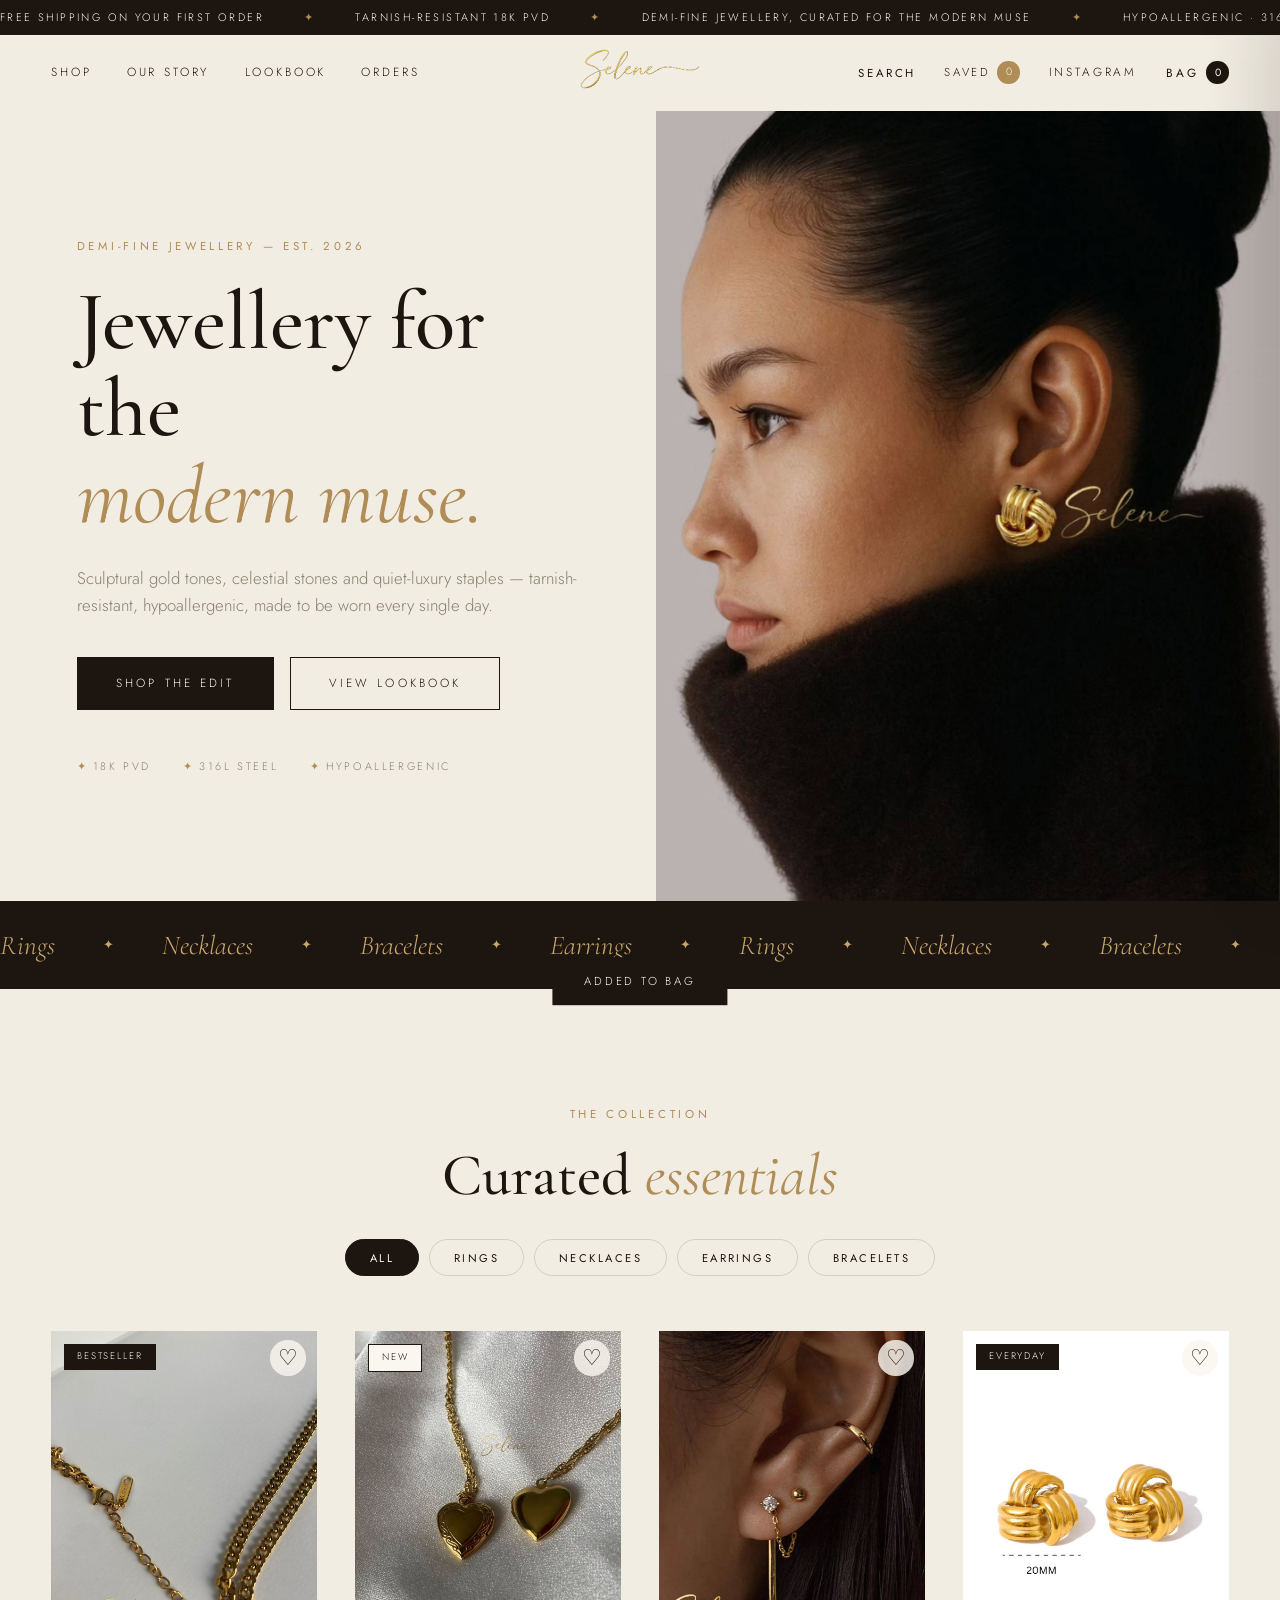
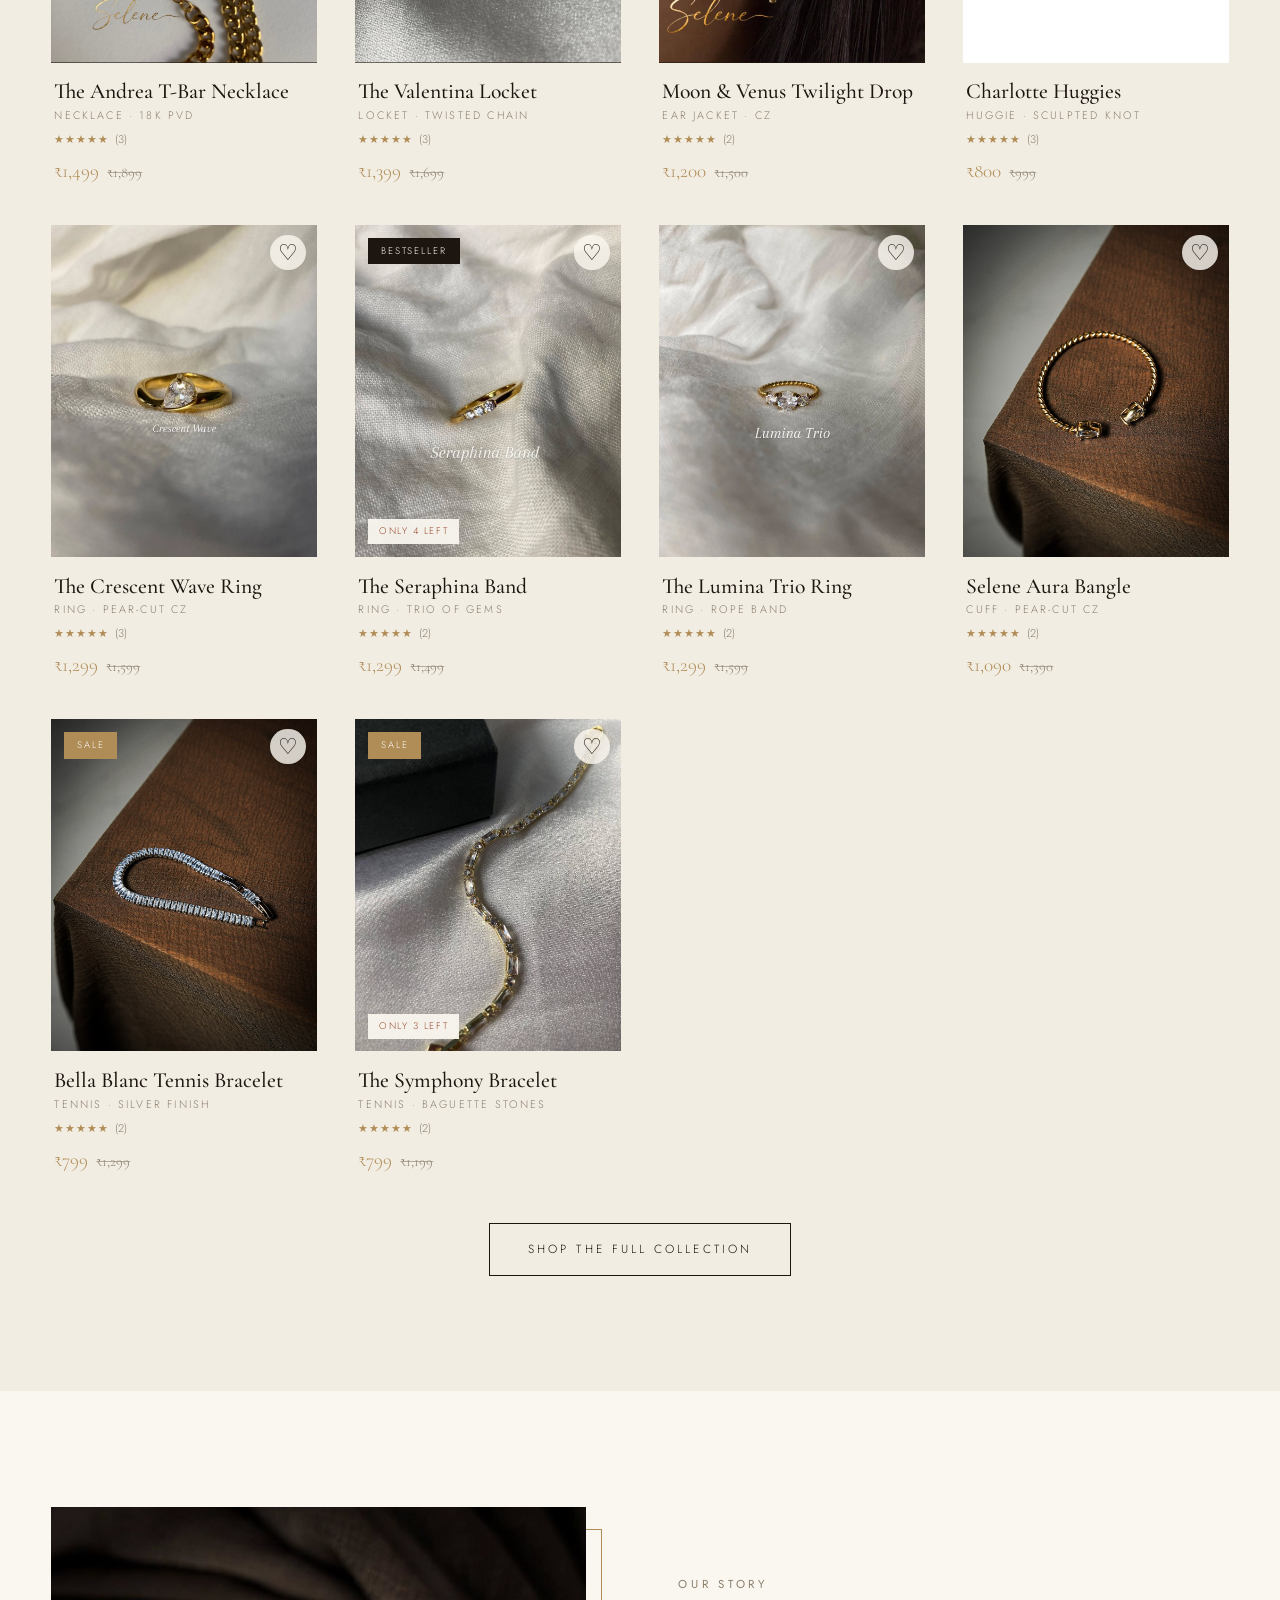
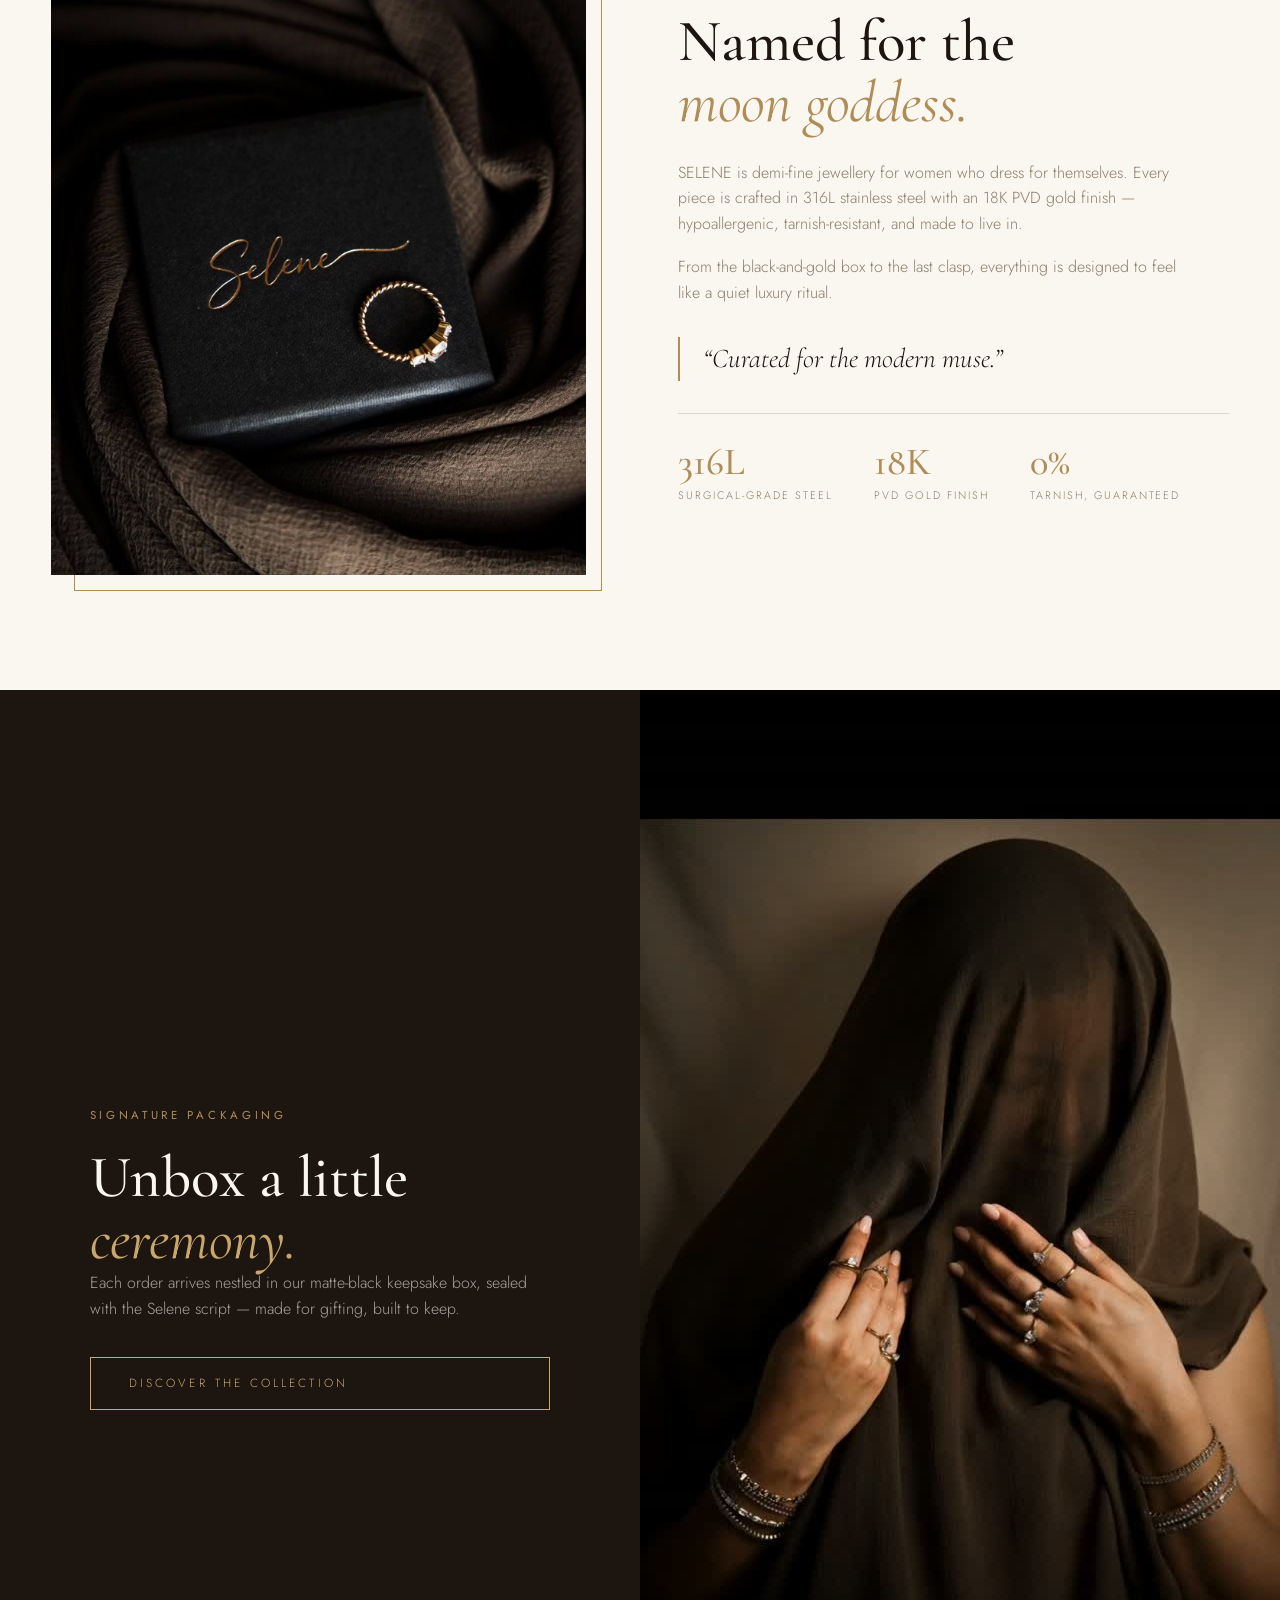
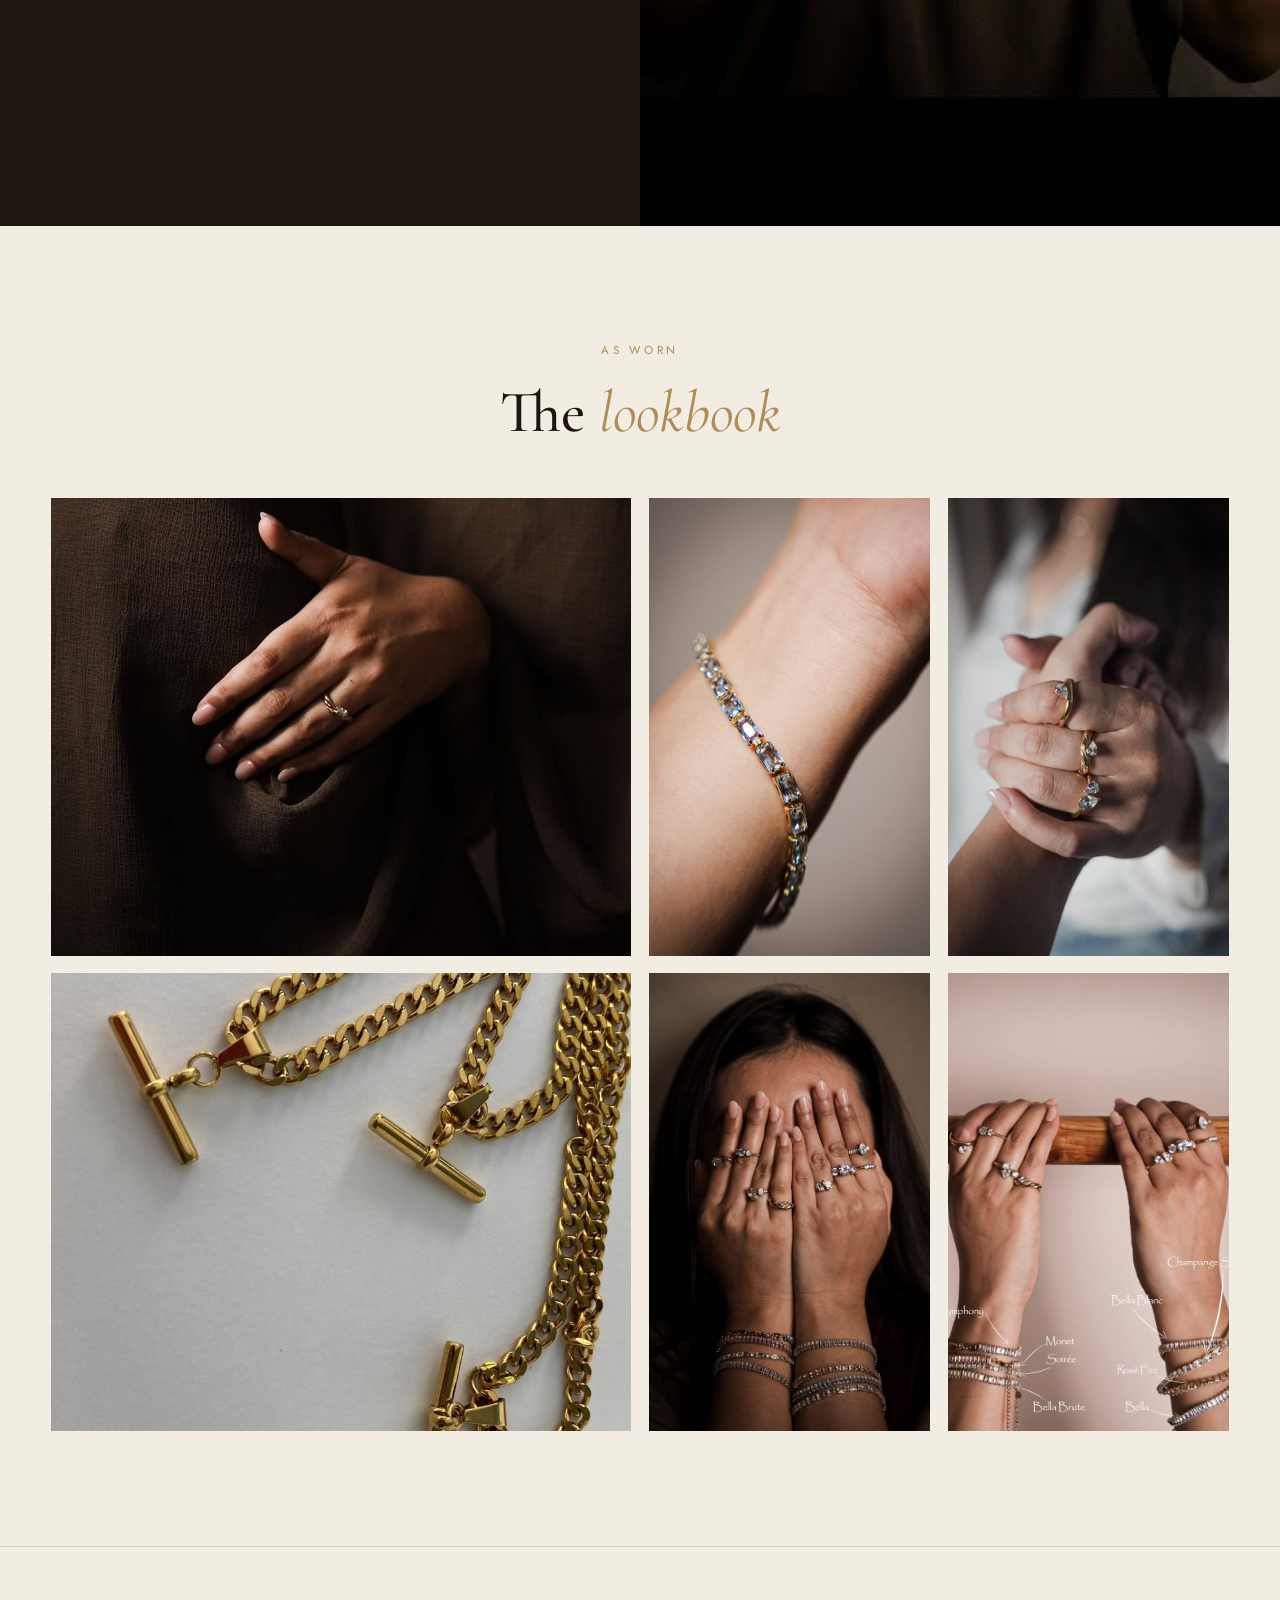
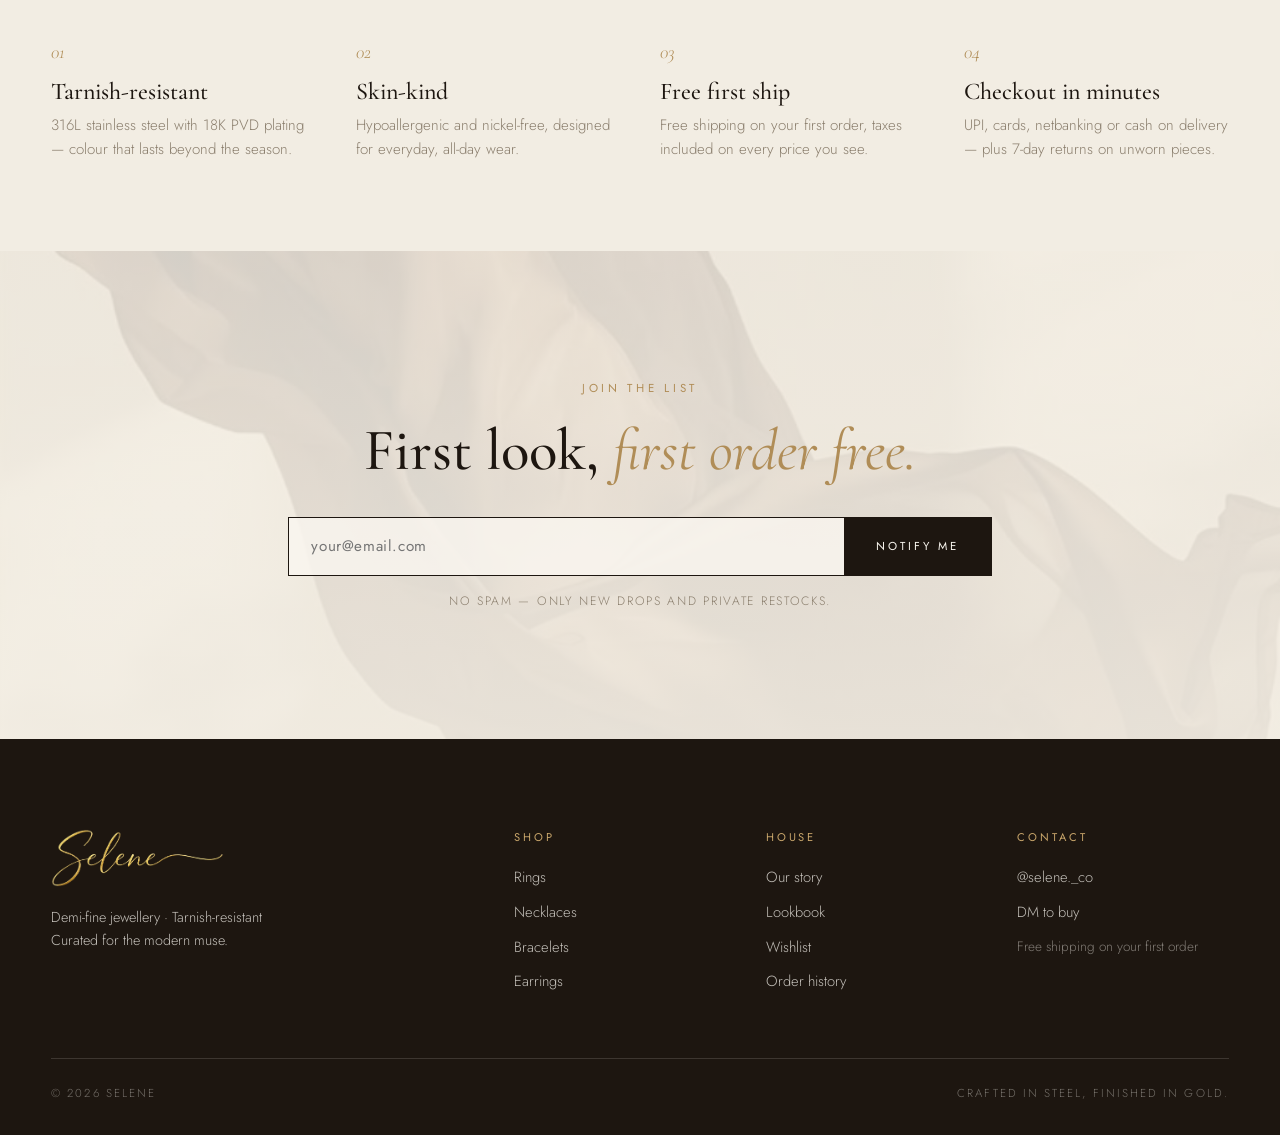
==== index.html @ 2bf0e656 "Initial commit for Selene website" ====
<!DOCTYPE html>
<html lang="en">
<head>
<meta charset="UTF-8">
<meta name="viewport" content="width=device-width, initial-scale=1.0">
<title>SELENE — Demi-Fine Jewellery for the Modern Muse</title>
<meta property="og:type" content="website">
<meta property="og:title" content="SELENE — Demi-Fine Jewellery for the Modern Muse">
<meta property="og:description" content="Demi-fine, tarnish-resistant jewellery curated for the modern muse.">
<meta property="og:image" content="assets/img/brand/selene-card-cream.jpg">
<meta name="description" content="SELENE — demi-fine, tarnish-resistant jewellery curated for the modern muse. 18K PVD, hypoallergenic, free shipping on your first order.">
<link rel="icon" type="image/png" href="assets/img/brand/favicon.png">
<link rel="preconnect" href="https://fonts.googleapis.com">
<link rel="preconnect" href="https://fonts.gstatic.com" crossorigin>
<link href="https://fonts.googleapis.com/css2?family=Cormorant+Garamond:ital,wght@0,400;0,500;0,600;1,400;1,500&family=Jost:wght@200;300;400;500&family=Parisienne&display=swap" rel="stylesheet">
<link rel="stylesheet" href="styles.css">
</head>
<body data-page="home">

<div class="announce">
  <div class="announce-track">
    <span>Free shipping on your first order</span><i>✦</i>
    <span>Tarnish-resistant 18K PVD</span><i>✦</i>
    <span>Demi-fine jewellery, curated for the modern muse</span><i>✦</i>
    <span>Hypoallergenic · 316L stainless steel</span><i>✦</i>
    <span>Free shipping on your first order</span><i>✦</i>
    <span>Tarnish-resistant 18K PVD</span><i>✦</i>
    <span>Demi-fine jewellery, curated for the modern muse</span><i>✦</i>
    <span>Hypoallergenic · 316L stainless steel</span><i>✦</i>
    <span>Free shipping on your first order</span><i>✦</i>
    <span>Tarnish-resistant 18K PVD</span><i>✦</i>
    <span>Demi-fine jewellery, curated for the modern muse</span><i>✦</i>
    <span>Hypoallergenic · 316L stainless steel</span><i>✦</i>
    <span>Free shipping on your first order</span><i>✦</i>
    <span>Tarnish-resistant 18K PVD</span><i>✦</i>
    <span>Demi-fine jewellery, curated for the modern muse</span><i>✦</i>
    <span>Hypoallergenic · 316L stainless steel</span><i>✦</i>
    <span>Free shipping on your first order</span><i>✦</i>
    <span>Tarnish-resistant 18K PVD</span><i>✦</i>
    <span>Demi-fine jewellery, curated for the modern muse</span><i>✦</i>
    <span>Hypoallergenic · 316L stainless steel</span><i>✦</i>
    <span>Free shipping on your first order</span><i>✦</i>
    <span>Tarnish-resistant 18K PVD</span><i>✦</i>
    <span>Demi-fine jewellery, curated for the modern muse</span><i>✦</i>
    <span>Hypoallergenic · 316L stainless steel</span><i>✦</i>
  </div>
</div>

<header class="nav" id="nav">
  <button class="nav-burger" id="burger" aria-label="Menu"><span></span><span></span></button>
  <nav class="nav-links" id="navLinks">
    <img class="nav-drawer-logo" src="assets/img/brand/selene-espresso.png" alt="Selene" width="827" height="276">
    <a href="shop.html">Shop</a>
    <a href="#story">Our Story</a>
    <a href="#lookbook">Lookbook</a>
    <a href="orders.html">Orders</a>
  </nav>
  <a href="#top" class="nav-logo"><img src="assets/img/brand/selene-gold.png" alt="Selene" width="826" height="275"></a>
  <div class="nav-actions">
    <button class="nav-ic" id="searchBtn">Search</button>
    <a href="wishlist.html" class="nav-ic nav-wish">Saved <span class="bag-count" id="wishCount">0</span></a>
    <a href="https://www.instagram.com/selene._co" target="_blank" rel="noopener" class="nav-ig">Instagram</a>
    <button class="nav-bag" id="bagBtn">Bag <span class="bag-count" id="bagCount">0</span></button>
  </div>
</header>

<main id="top">

  <!-- HERO -->
  <section class="hero">
    <div class="hero-copy reveal">
      <p class="eyebrow">Demi-fine jewellery — est. 2026</p>
      <h1>Jewellery for the<br><em>modern muse.</em></h1>
      <p class="hero-sub">Sculptural gold tones, celestial stones and quiet-luxury staples — tarnish-resistant, hypoallergenic, made to be worn every single day.</p>
      <div class="hero-cta">
        <a href="shop.html" class="btn btn-solid">Shop the edit</a>
        <a href="#lookbook" class="btn btn-line">View lookbook</a>
      </div>
      <div class="hero-meta">
        <span>18K PVD</span><span>316L Steel</span><span>Hypoallergenic</span>
      </div>
    </div>
    <div class="hero-visual">
      <img src="assets/img/hero.jpg" alt="Model wearing Selene gold knot earring" fetchpriority="high">
    </div>
  </section>

  <!-- MARQUEE STRIP -->
  <section class="strip">
    <div class="strip-track">
      <span>Rings</span><i>✦</i><span>Necklaces</span><i>✦</i><span>Bracelets</span><i>✦</i><span>Earrings</span><i>✦</i>
      <span>Rings</span><i>✦</i><span>Necklaces</span><i>✦</i><span>Bracelets</span><i>✦</i><span>Earrings</span><i>✦</i>
      <span>Rings</span><i>✦</i><span>Necklaces</span><i>✦</i><span>Bracelets</span><i>✦</i><span>Earrings</span><i>✦</i>
      <span>Rings</span><i>✦</i><span>Necklaces</span><i>✦</i><span>Bracelets</span><i>✦</i><span>Earrings</span><i>✦</i>
      <span>Rings</span><i>✦</i><span>Necklaces</span><i>✦</i><span>Bracelets</span><i>✦</i><span>Earrings</span><i>✦</i>
      <span>Rings</span><i>✦</i><span>Necklaces</span><i>✦</i><span>Bracelets</span><i>✦</i><span>Earrings</span><i>✦</i>
      <span>Rings</span><i>✦</i><span>Necklaces</span><i>✦</i><span>Bracelets</span><i>✦</i><span>Earrings</span><i>✦</i>
      <span>Rings</span><i>✦</i><span>Necklaces</span><i>✦</i><span>Bracelets</span><i>✦</i><span>Earrings</span><i>✦</i>
      <span>Rings</span><i>✦</i><span>Necklaces</span><i>✦</i><span>Bracelets</span><i>✦</i><span>Earrings</span><i>✦</i>
      <span>Rings</span><i>✦</i><span>Necklaces</span><i>✦</i><span>Bracelets</span><i>✦</i><span>Earrings</span><i>✦</i>
      <span>Rings</span><i>✦</i><span>Necklaces</span><i>✦</i><span>Bracelets</span><i>✦</i><span>Earrings</span><i>✦</i>
      <span>Rings</span><i>✦</i><span>Necklaces</span><i>✦</i><span>Bracelets</span><i>✦</i><span>Earrings</span><i>✦</i>
    </div>
  </section>

  <!-- SHOP -->
  <section class="shop" id="shop">
    <div class="section-head reveal">
      <p class="eyebrow">The collection</p>
      <h2>Curated <em>essentials</em></h2>
      <div class="filters" id="filters">
        <button class="filter is-active" data-filter="all">All</button>
        <button class="filter" data-filter="rings">Rings</button>
        <button class="filter" data-filter="necklaces">Necklaces</button>
        <button class="filter" data-filter="earrings">Earrings</button>
        <button class="filter" data-filter="bracelets">Bracelets</button>
      </div>
    </div>

    <div class="grid" id="grid"></div>

    <div class="shop-more reveal"><a class="btn btn-line" href="shop.html">Shop the full collection</a></div>
  </section>

  <!-- STORY -->
  <section class="story" id="story">
    <div class="story-visual reveal">
      <img src="assets/img/packaging.jpg" alt="Selene signature black gift box with gold script logo" loading="lazy">
    </div>
    <div class="story-copy reveal">
      <p class="eyebrow">Our story</p>
      <h2>Named for the<br><em>moon goddess.</em></h2>
      <p>SELENE is demi-fine jewellery for women who dress for themselves. Every piece is crafted in 316L stainless steel with an 18K PVD gold finish — hypoallergenic, tarnish-resistant, and made to live in.</p>
      <p>From the black-and-gold box to the last clasp, everything is designed to feel like a quiet luxury ritual.</p>
      <blockquote>“Curated for the modern muse.”</blockquote>
      <div class="story-facts">
        <div><strong>316L</strong><span>Surgical-grade steel</span></div>
        <div><strong>18K</strong><span>PVD gold finish</span></div>
        <div><strong>0%</strong><span>Tarnish, guaranteed</span></div>
      </div>
    </div>
  </section>

  <!-- DARK SPOTLIGHT -->
  <section class="spotlight">
    <div class="spotlight-copy reveal">
      <p class="eyebrow">Signature packaging</p>
      <h2>Unbox a little<br><em>ceremony.</em></h2>
      <p>Each order arrives nestled in our matte-black keepsake box, sealed with the Selene script — made for gifting, built to keep.</p>
      <a href="shop.html" class="btn btn-gold">Discover the collection</a>
    </div>
    <div class="spotlight-visual reveal">
      <img src="assets/img/editorial-dark.jpg" alt="Editorial — draped fabric and jewellery" loading="lazy">
    </div>
  </section>

  <!-- LOOKBOOK -->
  <section class="lookbook" id="lookbook">
    <div class="section-head reveal">
      <p class="eyebrow">As worn</p>
      <h2>The <em>lookbook</em></h2>
    </div>
    <div class="lb-grid">
      <figure class="lb-a reveal"><img src="assets/img/lb-01.jpg" alt="Hand with rings against brown fabric" loading="lazy"><figcaption>Gold on espresso</figcaption></figure>
      <figure class="lb-b reveal"><img src="assets/img/lb-05.jpg" alt="Wrist wearing tennis bracelet" loading="lazy"><figcaption>Tennis, always</figcaption></figure>
      <figure class="lb-c reveal"><img src="assets/img/lb-03.jpg" alt="Stacked rings on hand" loading="lazy"><figcaption>Stacked &amp; stacked</figcaption></figure>
      <figure class="lb-d reveal"><img src="assets/img/lb-06.jpg" alt="T-Bar necklace chain detail" loading="lazy"><figcaption>The Andrea detail</figcaption></figure>
      <figure class="lb-e reveal"><img src="assets/img/lb-04.jpg" alt="Portrait with statement rings" loading="lazy"><figcaption>Quiet statement</figcaption></figure>
      <figure class="lb-f reveal"><img src="assets/img/lb-07.jpg" alt="Bracelet line-up" loading="lazy"><figcaption>Wrist wardrobe</figcaption></figure>
    </div>
  </section>

  <!-- VALUES -->
  <section class="values">
    <div class="value reveal"><span class="value-n">01</span><h3>Tarnish-resistant</h3><p>316L stainless steel with 18K PVD plating — colour that lasts beyond the season.</p></div>
    <div class="value reveal"><span class="value-n">02</span><h3>Skin-kind</h3><p>Hypoallergenic and nickel-free, designed for everyday, all-day wear.</p></div>
    <div class="value reveal"><span class="value-n">03</span><h3>Free first ship</h3><p>Free shipping on your first order, taxes included on every price you see.</p></div>
    <div class="value reveal"><span class="value-n">04</span><h3>Checkout in minutes</h3><p>UPI, cards, netbanking or cash on delivery — plus 7-day returns on unworn pieces.</p></div>
  </section>

  <!-- CTA -->
  <section class="cta">
    <img class="cta-bg" src="assets/img/fabric.jpg" alt="" aria-hidden="true" loading="lazy">
    <div class="cta-inner reveal">
      <p class="eyebrow">Join the list</p>
      <h2>First look, <em>first order free.</em></h2>
      <form class="cta-form" id="ctaForm">
        <input type="email" placeholder="your@email.com" required aria-label="Email">
        <button type="submit">Notify me</button>
      </form>
      <p class="cta-note" id="ctaNote">No spam — only new drops and private restocks.</p>
    </div>
  </section>

</main>

<footer class="footer">
  <div class="footer-brand">
    <img class="footer-logo" src="assets/img/brand/selene-gold.png" alt="Selene" width="826" height="275">
    <p>Demi-fine jewellery · Tarnish-resistant <br>Curated for the modern muse.</p>
  </div>
  <div class="footer-col">
    <h4>Shop</h4>
    <a href="shop.html?cat=rings">Rings</a><a href="shop.html?cat=necklaces">Necklaces</a><a href="shop.html?cat=bracelets">Bracelets</a><a href="shop.html?cat=earrings">Earrings</a>
  </div>
  <div class="footer-col">
    <h4>House</h4>
    <a href="#story">Our story</a><a href="#lookbook">Lookbook</a><a href="wishlist.html">Wishlist</a><a href="orders.html">Order history</a>
  </div>
  <div class="footer-col">
    <h4>Contact</h4>
    <a href="https://www.instagram.com/selene._co" target="_blank" rel="noopener">@selene._co</a>
    <a href="https://www.instagram.com/selene._co" target="_blank" rel="noopener">DM to buy</a>
    <span>Free shipping on your first order</span>
  </div>
  <div class="footer-base">
    <span>© 2026 SELENE</span>
    <span>Crafted in steel, finished in gold.</span>
  </div>
</footer>

<script src="data.js"></script>
<script src="store.js"></script>
<script src="app.js"></script>
<script src="pages/home.js"></script>
<script>initPage()</script>
</body>
</html>
---- styles.css ----
/* ============ SELENE — quiet-luxury editorial ============ */
:root{
  --bone:#F2EDE3;
  --cream:#FAF7F0;
  --espresso:#1D1610;
  --espresso-2:#2A211A;
  --gold:#B08D57;
  --gold-lt:#C9A66B;
  --taupe:#8B7F6E;
  --line:rgba(29,22,16,.14);
  --serif:'Cormorant Garamond', Georgia, serif;
  --sans:'Jost', 'Helvetica Neue', sans-serif;
  --script:'Parisienne', cursive;
}
*{margin:0;padding:0;box-sizing:border-box}
html{scroll-behavior:smooth}
body{
  background:var(--bone);
  color:var(--espresso);
  font-family:var(--sans);
  font-weight:300;
  font-size:16px;
  line-height:1.6;
  -webkit-font-smoothing:antialiased;
  overflow-x:hidden;
}
img{display:block;max-width:100%}
a{color:inherit;text-decoration:none}
button{font-family:inherit;cursor:pointer;border:none;background:none;color:inherit}
h1,h2,h3{font-family:var(--serif);font-weight:500;line-height:1.05}
h1{font-size:clamp(3rem,6.5vw,5.6rem)}
h2{font-size:clamp(2.4rem,4.6vw,4rem)}
em{font-style:italic;font-weight:400}
.eyebrow{
  font-size:.72rem;letter-spacing:.32em;text-transform:uppercase;
  color:var(--gold);font-weight:400;margin-bottom:1.4rem;
}

/* ---------- announcement marquee ---------- */
.announce{
  background:var(--espresso);color:var(--cream);
  overflow:hidden;padding:.55rem 0;font-size:.68rem;
  letter-spacing:.22em;text-transform:uppercase;white-space:nowrap;
}
.announce-track{display:inline-flex;gap:2.5rem;animation:slide 108s linear infinite;padding-right:2.5rem}
.announce-track i{color:var(--gold);font-style:normal}
@keyframes slide{to{transform:translateX(-50%)}}

/* ---------- nav ---------- */
.nav{
  position:sticky;top:0;z-index:60;
  display:grid;grid-template-columns:1fr auto 1fr;align-items:center;
  padding:1.1rem clamp(1.2rem,4vw,3.4rem);
  background:rgba(242,237,227,.86);backdrop-filter:blur(14px);
  border-bottom:1px solid transparent;
  transition:border-color .35s ease,background .35s ease;
}
.nav.is-scrolled{border-color:var(--line);background:rgba(242,237,227,.95)}
.nav-links{display:flex;gap:2.2rem;justify-self:start}
.nav-drawer-logo{display:none}
.nav-links a{
  font-size:.74rem;letter-spacing:.24em;text-transform:uppercase;
  position:relative;padding:.2rem 0;white-space:nowrap;
}
.nav-links a::after{
  content:"";position:absolute;left:0;bottom:0;height:1px;width:0;
  background:var(--gold);transition:width .35s ease;
}
.nav-links a:hover::after{width:100%}
.nav-logo{
  display:block;line-height:0;
  justify-self:center;transform:translateY(-4px);
}
.nav-logo img{display:block;height:2.5rem;width:auto;transition:opacity .3s}
.nav-logo:hover img{opacity:.82}
.nav-actions{display:flex;gap:1.8rem;align-items:center;justify-self:end}
.nav-ig,.nav-bag{
  font-size:.74rem;letter-spacing:.24em;text-transform:uppercase;
}
.nav-bag{display:flex;gap:.5rem;align-items:center}
.bag-count{
  display:inline-grid;place-items:center;min-width:1.4rem;height:1.4rem;
  background:var(--espresso);color:var(--cream);border-radius:50%;
  font-size:.66rem;letter-spacing:0;transition:transform .3s ease;
}
.bag-count.pop{transform:scale(1.35)}
.nav-burger{display:none;flex-direction:column;gap:5px;justify-self:start;padding:6px}
.nav-burger span{display:block;width:22px;height:1.5px;background:var(--espresso);transition:.3s}

/* ---------- buttons ---------- */
.btn{
  display:inline-block;padding:1rem 2.4rem;
  font-size:.74rem;letter-spacing:.26em;text-transform:uppercase;
  border:1px solid var(--espresso);transition:.35s ease;
}
.btn-solid{background:var(--espresso);color:var(--cream)}
.btn-solid:hover{background:transparent;color:var(--espresso)}
.btn-line:hover{background:var(--espresso);color:var(--cream)}
.btn-gold{border-color:var(--gold-lt);color:var(--gold-lt)}
.btn-gold:hover{background:var(--gold-lt);color:var(--espresso)}

/* ---------- hero ---------- */
.hero{
  display:grid;grid-template-columns:1.05fr 1fr;
  min-height:calc(100vh - 110px);align-items:stretch;
}
.hero-copy{
  display:flex;flex-direction:column;justify-content:center;
  padding:clamp(2.5rem,6vw,6rem);
}
.hero-copy h1{margin-bottom:1.6rem}
.hero-copy h1 em{color:var(--gold)}
.hero-sub{max-width:34rem;color:var(--taupe);font-size:1.05rem;margin-bottom:2.4rem}
.hero-cta{display:flex;gap:1rem;flex-wrap:wrap;margin-bottom:3rem}
.hero-meta{display:flex;gap:2rem;font-size:.68rem;letter-spacing:.24em;text-transform:uppercase;color:var(--taupe)}
.hero-meta span{position:relative;padding-left:1rem}
.hero-meta span::before{content:"✦";position:absolute;left:0;color:var(--gold)}
.hero-visual{position:relative;overflow:hidden;min-height:60vh}
.hero-visual img{width:100%;height:100%;object-fit:cover;object-position:center 20%;
  animation:heroZoom 14s ease-out both}
@keyframes heroZoom{from{transform:scale(1.08)}to{transform:scale(1)}}

/* ---------- category strip ---------- */
.strip{background:var(--espresso);color:var(--gold-lt);overflow:hidden;padding:1.4rem 0;white-space:nowrap}
.strip-track{display:inline-flex;gap:3rem;animation:slide 120s linear infinite;padding-right:3rem;align-items:center}
.strip-track span{font-family:var(--serif);font-size:1.7rem;font-style:italic}
.strip-track i{font-style:normal;font-size:.8rem}

/* ---------- shop ---------- */
.shop{padding:clamp(4rem,9vw,8rem) clamp(1.2rem,4vw,3.4rem)}
.section-head{text-align:center;margin-bottom:3.4rem}
.section-head h2 em{color:var(--gold)}
.filters{display:flex;gap:.6rem;justify-content:center;flex-wrap:wrap;margin-top:2rem}
.filter{
  padding:.6rem 1.5rem;border:1px solid var(--line);
  font-size:.7rem;letter-spacing:.22em;text-transform:uppercase;
  transition:.3s;border-radius:999px;
}
.filter:hover{border-color:var(--gold);color:var(--gold)}
.filter.is-active{background:var(--espresso);border-color:var(--espresso);color:var(--cream)}
.grid{
  display:grid;grid-template-columns:repeat(auto-fill,minmax(250px,1fr));
  gap:clamp(1.4rem,3vw,2.6rem);
}
.card{transition:opacity .45s ease,transform .45s ease}
.card.is-hidden{display:none}
.card-media{position:relative;overflow:hidden;background:var(--cream);aspect-ratio:4/5}
.card-media img{width:100%;height:100%;object-fit:cover;transition:transform .8s cubic-bezier(.2,.6,.2,1)}
.card:hover .card-media img{transform:scale(1.06)}
.card-add{
  position:absolute;left:0;right:0;bottom:0;
  background:rgba(29,22,16,.92);color:var(--cream);
  padding:.95rem;font-size:.7rem;letter-spacing:.26em;text-transform:uppercase;
  transform:translateY(100%);transition:transform .4s ease;
}
.card:hover .card-add{transform:translateY(0)}
.card-info{padding:1.1rem .2rem 0;display:grid;gap:.25rem}
.card-info h3{font-size:1.35rem;font-weight:500}
.card-cat{font-size:.68rem;letter-spacing:.2em;text-transform:uppercase;color:var(--taupe)}
.price{font-family:var(--serif);font-size:1.2rem;color:var(--gold);margin-top:.2rem}

/* ---------- story ---------- */
.story{
  display:grid;grid-template-columns:1fr 1fr;gap:clamp(2rem,6vw,6rem);
  align-items:center;padding:clamp(4rem,9vw,8rem) clamp(1.2rem,4vw,3.4rem);
  background:var(--cream);
}
.story-visual{position:relative;z-index:0;width:calc(100% - 1rem)}
.story-visual img{width:100%;aspect-ratio:4/5;object-fit:cover}
.story-visual::after{
  content:"";position:absolute;inset:1.4rem -1rem -1rem 1.4rem;
  border:1px solid var(--gold);z-index:-1;
}
.story-copy h2{margin-bottom:1.6rem}
.story-copy h2 em{color:var(--gold)}
.story-copy p{color:var(--taupe);margin-bottom:1.1rem;max-width:32rem}
.story-copy blockquote{
  font-family:var(--serif);font-style:italic;font-size:1.7rem;
  color:var(--espresso);border-left:2px solid var(--gold);
  padding-left:1.4rem;margin:2rem 0;
}
.story-facts{display:flex;gap:2.6rem;flex-wrap:wrap;border-top:1px solid var(--line);padding-top:1.8rem}
.story-facts strong{display:block;font-family:var(--serif);font-size:2.4rem;color:var(--gold);font-weight:500;line-height:1}
.story-facts span{font-size:.68rem;letter-spacing:.18em;text-transform:uppercase;color:var(--taupe)}

/* ---------- dark spotlight ---------- */
.spotlight{
  display:grid;grid-template-columns:1fr 1fr;align-items:stretch;
  background:var(--espresso);color:var(--cream);
}
.spotlight-copy{
  display:flex;flex-direction:column;justify-content:center;
  padding:clamp(3rem,7vw,7rem);
}
.spotlight-copy h2 em{color:var(--gold-lt)}
.spotlight-copy p:not(.eyebrow){color:rgba(250,247,240,.62);max-width:28rem;margin-bottom:2.2rem}
.spotlight-visual{min-height:56vh;overflow:hidden}
.spotlight-visual img{width:100%;height:100%;object-fit:cover}

/* ---------- lookbook ---------- */
.lookbook{padding:clamp(4rem,9vw,8rem) clamp(1.2rem,4vw,3.4rem)}
.lookbook h2 em{color:var(--gold)}
.lb-grid{
  display:grid;grid-template-columns:repeat(4,1fr);
  grid-auto-rows:220px;gap:1.1rem;
}
.lb-grid figure{position:relative;overflow:hidden;background:var(--cream)}
.lb-grid img{width:100%;height:100%;object-fit:cover;transition:transform .9s cubic-bezier(.2,.6,.2,1)}
.lb-grid figure:hover img{transform:scale(1.07)}
.lb-grid figcaption{
  position:absolute;left:0;bottom:0;right:0;
  padding:1.6rem 1.1rem .9rem;color:var(--cream);
  font-family:var(--serif);font-style:italic;font-size:1.15rem;
  background:linear-gradient(transparent,rgba(29,22,16,.72));
  opacity:0;transform:translateY(8px);transition:.4s ease;
}
.lb-grid figure:hover figcaption{opacity:1;transform:none}
.lb-a{grid-column:1/3;grid-row:1/3}
.lb-b{grid-column:3/4;grid-row:1/3}
.lb-c{grid-column:4/5;grid-row:1/3}
.lb-d{grid-column:1/3;grid-row:3/5}
.lb-e{grid-column:3/4;grid-row:3/5}
.lb-f{grid-column:4/5;grid-row:3/5}

/* ---------- values ---------- */
.values{
  display:grid;grid-template-columns:repeat(4,1fr);
  gap:2.5rem;padding:clamp(3.5rem,7vw,6.5rem) clamp(1.2rem,4vw,3.4rem);
  border-top:1px solid var(--line);
}
.value-n{font-family:var(--serif);font-style:italic;color:var(--gold);font-size:1.2rem}
.value h3{font-size:1.5rem;margin:.7rem 0 .6rem}
.value p{color:var(--taupe);font-size:.94rem;max-width:20rem}

/* ---------- cta ---------- */
.cta{position:relative;overflow:hidden;padding:clamp(5rem,10vw,9rem) clamp(1.2rem,4vw,3.4rem);text-align:center}
.cta-bg{position:absolute;inset:0;width:100%;height:100%;object-fit:cover;opacity:.28}
.cta::after{content:"";position:absolute;inset:0;background:linear-gradient(rgba(242,237,227,.55),rgba(242,237,227,.8))}
.cta-inner{position:relative;z-index:2;max-width:44rem;margin:0 auto}
.cta h2 em{color:var(--gold)}
.cta-form{display:flex;margin-top:2.2rem;border:1px solid var(--espresso);background:rgba(250,247,240,.8)}
.cta-form input{
  flex:1;padding:1.1rem 1.4rem;border:none;background:transparent;
  font-family:var(--sans);font-size:.95rem;letter-spacing:.04em;outline:none;
}
.cta-form button{
  padding:1.1rem 2rem;background:var(--espresso);color:var(--cream);
  font-size:.72rem;letter-spacing:.26em;text-transform:uppercase;transition:.3s;
}
.cta-form button:hover{background:var(--gold)}
.cta-note{margin-top:1rem;font-size:.76rem;letter-spacing:.14em;text-transform:uppercase;color:var(--taupe)}

/* ---------- footer ---------- */
.footer{
  background:var(--espresso);color:rgba(250,247,240,.75);
  display:grid;grid-template-columns:2fr 1fr 1fr 1fr;
  gap:2.5rem;padding:clamp(3.5rem,7vw,6rem) clamp(1.2rem,4vw,3.4rem) 2rem;
}
.footer-logo{display:block;height:3.6rem;width:auto;margin-bottom:1.2rem}
.footer-brand p{font-size:.9rem;max-width:22rem}
.footer-col{display:flex;flex-direction:column;gap:.7rem}
.footer-col h4{
  font-family:var(--sans);font-size:.7rem;letter-spacing:.26em;
  text-transform:uppercase;color:var(--gold-lt);font-weight:400;margin-bottom:.5rem;
}
.footer-col a{font-size:.92rem;transition:color .3s}
.footer-col a:hover{color:var(--gold-lt)}
.footer-col span{font-size:.85rem;color:rgba(250,247,240,.45)}
.footer-base{
  grid-column:1/-1;display:flex;justify-content:space-between;flex-wrap:wrap;gap:1rem;
  border-top:1px solid rgba(250,247,240,.14);padding-top:1.6rem;margin-top:1.5rem;
  font-size:.72rem;letter-spacing:.18em;text-transform:uppercase;color:rgba(250,247,240,.4);
}

/* ---------- toast ---------- */
.toast{
  position:fixed;left:50%;bottom:2.4rem;transform:translate(-50%,calc(100% + 6rem));
  background:var(--espresso);color:var(--cream);
  padding:.9rem 2rem;font-size:.72rem;letter-spacing:.24em;text-transform:uppercase;
  z-index:90;transition:transform .45s cubic-bezier(.2,.8,.2,1);
}
.toast.show{transform:translate(-50%,0)}

/* ---------- reveal ---------- */
.reveal{opacity:0;transform:translateY(34px);transition:opacity .9s ease,transform .9s cubic-bezier(.2,.65,.2,1)}
.reveal.in{opacity:1;transform:none}

/* ---------- responsive ---------- */
@media(max-width:1240px){
  .nav-links{gap:1.4rem}
  .nav-actions{gap:1.1rem}
  .nav-logo img{height:2.2rem}
}
@media(max-width:1000px){
  .hero{grid-template-columns:1fr}
  .hero-visual{min-height:52vh;order:-1}
  .story,.spotlight{grid-template-columns:1fr}
  .values{grid-template-columns:repeat(2,1fr)}
  .footer{grid-template-columns:1fr 1fr}
  .lb-grid{grid-template-columns:repeat(2,1fr);grid-auto-rows:200px}
  .lb-grid figure{grid-column:auto;grid-row:auto}
  .lb-a{grid-column:1/3;grid-row:span 2}
  .lb-b,.lb-c{grid-row:span 2}
  .lb-d{grid-column:1/3}
}
@media(max-width:640px){
  .nav{grid-template-columns:auto 1fr auto;backdrop-filter:none;-webkit-backdrop-filter:none;background:var(--bone)}
  .nav-links{
    position:fixed;inset:0 0 0 auto;width:min(78vw,320px);
    background:var(--cream);flex-direction:column;justify-content:center;
    padding:3rem;gap:1.6rem;transform:translateX(100%);transition:transform .45s ease;
    border-left:1px solid var(--line);z-index:70;
  }
  .nav-links.open{transform:none}
  .nav-links a{font-size:1rem}
  .nav-drawer-logo{display:block;width:min(230px,74%);height:auto;margin-bottom:.6rem}
  .nav-burger{display:flex;z-index:80}
  .nav-logo img{height:1.9rem}
  .nav-ig{display:none}
  .values{grid-template-columns:1fr}
  .footer{grid-template-columns:1fr}
  .footer-logo{height:2.6rem}
  .hero-meta{gap:1.1rem;flex-wrap:wrap}
  .cta-form{flex-direction:column}
}
@media(prefers-reduced-motion:reduce){
  *{animation-duration:.01ms!important;transition-duration:.01ms!important}
  .reveal{opacity:1;transform:none}
}


/* ============ storefront: chrome ============ */
body.lock{overflow:hidden}
.nav-ic{
  font-size:.72rem;letter-spacing:.22em;text-transform:uppercase;
  display:flex;align-items:center;gap:.45rem;transition:color .3s;
}
.nav-ic:hover{color:var(--gold)}
.nav-wish .bag-count{background:var(--gold)}
.scrim{
  position:fixed;inset:0;background:rgba(29,22,16,.55);backdrop-filter:blur(3px);
  opacity:0;visibility:hidden;transition:.4s ease;z-index:75;
}
.scrim.on{opacity:1;visibility:visible}
.x{font-size:1.6rem;line-height:1;color:var(--espresso);transition:color .3s}
.x:hover{color:var(--gold)}

.drawer{
  position:fixed;top:0;right:0;bottom:0;width:min(430px,92vw);
  background:var(--cream);z-index:80;display:flex;flex-direction:column;
  transform:translateX(100%);transition:transform .5s cubic-bezier(.3,.8,.25,1);
  box-shadow:-20px 0 60px rgba(29,22,16,.14);
}
.drawer.open{transform:none}
.drawer-head{
  display:flex;align-items:center;justify-content:space-between;
  padding:1.6rem 1.6rem 1.2rem;border-bottom:1px solid var(--line);
}
.drawer-head h3{font-size:1.6rem}
.drawer-head span{font-family:var(--sans);font-size:.72rem;letter-spacing:.2em;color:var(--taupe)}
.drawer-body{flex:1;overflow-y:auto;padding:1.2rem 1.6rem}
.drawer-foot{border-top:1px solid var(--line);padding:1.3rem 1.6rem 1.6rem;background:var(--bone)}
.d-line{display:grid;grid-template-columns:74px 1fr auto;gap:1rem;padding:1rem 0;border-bottom:1px solid var(--line)}
.d-line img{width:74px;height:92px;object-fit:cover}
.d-info{display:flex;flex-direction:column;gap:.3rem;align-items:flex-start}
.d-info strong{font-family:var(--serif);font-size:1.05rem;font-weight:500;line-height:1.2}
.d-info .qty{margin-top:.35rem}
.d-size{font-size:.68rem;letter-spacing:.16em;text-transform:uppercase;color:var(--taupe)}
.d-right{display:flex;flex-direction:column;align-items:flex-end;justify-content:space-between}
.d-line-price{font-family:var(--serif);color:var(--gold);font-size:1.05rem}
.d-rm{font-size:1.1rem;color:var(--taupe);line-height:1}
.d-rm:hover{color:var(--gold)}
.d-sum{display:flex;justify-content:space-between;align-items:baseline;font-size:.78rem;letter-spacing:.16em;text-transform:uppercase}
.d-sum strong{font-family:var(--serif);font-size:1.5rem;letter-spacing:0;color:var(--gold)}
.d-note{font-size:.7rem;letter-spacing:.14em;text-transform:uppercase;color:var(--taupe);margin:.5rem 0 1rem}
.d-actions{display:grid;grid-template-columns:1fr 1fr;gap:.7rem}
.d-actions .btn{padding:.9rem 1rem;text-align:center;font-size:.68rem}

.qty{display:inline-flex;align-items:center;border:1px solid var(--line);background:var(--cream)}
.qty button{width:2rem;height:2rem;font-size:1rem;color:var(--espresso);transition:.25s}
.qty button:hover{background:var(--espresso);color:var(--cream)}
.qty span{min-width:1.9rem;text-align:center;font-size:.85rem}
.qty.big button{width:2.6rem;height:3rem}
.qty.big span{min-width:2.4rem;font-size:.95rem}

.search-panel{
  position:fixed;inset:0;z-index:85;background:rgba(242,237,227,.97);backdrop-filter:blur(16px);
  opacity:0;visibility:hidden;transition:.35s ease;overflow-y:auto;padding:clamp(1.5rem,6vh,4rem) clamp(1.2rem,5vw,4rem);
}
.search-panel.open{opacity:1;visibility:visible}
.search-inner{max-width:1100px;margin:0 auto}
.search-bar{display:flex;align-items:center;gap:1rem;border-bottom:1px solid var(--espresso);padding-bottom:.8rem}
.search-bar input{
  flex:1;border:none;background:transparent;outline:none;
  font-family:var(--serif);font-size:clamp(1.6rem,4vw,2.6rem);color:var(--espresso);
}
.search-bar input::placeholder{color:rgba(29,22,16,.3)}
.search-sugs{display:flex;flex-wrap:wrap;gap:.6rem;align-items:center;margin-top:1.4rem}
.sug-label{font-size:.68rem;letter-spacing:.24em;text-transform:uppercase;color:var(--taupe);margin-right:.4rem}
.sug{padding:.5rem 1.1rem;border:1px solid var(--line);border-radius:999px;font-size:.72rem;letter-spacing:.14em;text-transform:uppercase;transition:.3s}
.sug:hover{border-color:var(--gold);color:var(--gold)}
.search-results{margin-top:2.4rem}
.search-empty{color:var(--taupe);font-size:1rem;grid-column:1/-1}

.empty{
  display:flex;flex-direction:column;align-items:center;text-align:center;gap:.9rem;
  padding:3rem 1rem;color:var(--taupe);
}
.empty.tall{padding:5rem 1rem}
.empty-mark{font-size:2rem;color:var(--gold);line-height:1}
.empty h3{font-family:var(--serif);font-size:1.9rem;color:var(--espresso);font-weight:500}
.empty p{font-size:.95rem}
.empty .btn{margin-top:.6rem}

/* ============ cards ============ */
.card-media{position:relative}
.card-link{display:block;width:100%;height:100%}
.badge{
  position:absolute;top:.8rem;left:.8rem;z-index:3;
  background:var(--espresso);color:var(--cream);
  padding:.35rem .8rem;font-size:.6rem;letter-spacing:.2em;text-transform:uppercase;
}
.badge.is-sale{background:var(--gold)}
.badge.is-new{background:var(--cream);color:var(--espresso);border:1px solid var(--espresso)}
.wish{
  position:absolute;top:.6rem;right:.7rem;z-index:3;
  font-size:1.35rem;line-height:1;color:var(--espresso);
  width:2.2rem;height:2.2rem;display:grid;place-items:center;
  background:rgba(250,247,240,.82);border-radius:50%;transition:.3s;
}
.wish:hover{transform:scale(1.1)}
.wish.is-on{color:#B3453F}
.low-stock{
  position:absolute;left:.8rem;bottom:.8rem;z-index:2;
  background:rgba(250,247,240,.94);color:#9A4B2E;
  padding:.3rem .7rem;font-size:.6rem;letter-spacing:.16em;text-transform:uppercase;
}
.card-rate{display:flex;align-items:center;gap:.4rem;margin-top:.15rem}
.card-rate span{font-size:.7rem;color:var(--taupe)}
.stars{display:inline-flex;gap:1px;font-size:.72rem;letter-spacing:0}
.stars i{color:rgba(29,22,16,.22);font-style:normal}
.stars i.on{color:var(--gold)}
.price s{color:var(--taupe);font-size:.9rem;margin-left:.5rem;text-decoration-color:rgba(139,127,110,.6)}
.card-sm .card-info h3{font-size:1.1rem}
.card-sm .card-media{aspect-ratio:1/1}

.link-btn{
  font-size:.7rem;letter-spacing:.18em;text-transform:uppercase;
  border-bottom:1px solid var(--line);padding-bottom:2px;transition:.3s;color:var(--taupe);
}
.link-btn:hover{color:var(--gold);border-color:var(--gold)}
.btn.full{display:block;width:100%;text-align:center}
.muted{color:var(--taupe)}

/* ============ page heads / shop tools ============ */
.page-head{text-align:center;padding:clamp(3rem,7vw,6rem) clamp(1.2rem,4vw,3.4rem) 1.5rem}
.page-head h1 em{color:var(--gold)}
.page-sub{max-width:42rem;margin:1.2rem auto 0;color:var(--taupe)}
.shop-more{display:flex;justify-content:center;margin-top:3rem}
.shop-page{padding:1rem clamp(1.2rem,4vw,3.4rem) clamp(4rem,8vw,7rem)}
.shop-tools{margin-bottom:2.6rem;border-bottom:1px solid var(--line);padding-bottom:1.6rem}
.tool-row{display:flex;gap:1.4rem;align-items:center;justify-content:space-between;flex-wrap:wrap;margin-bottom:1.3rem}
.tool-search{flex:1;min-width:220px}
.tool-search input{
  width:100%;padding:.85rem 1.1rem;background:var(--cream);
  border:1px solid var(--line);font-family:var(--sans);font-size:.9rem;outline:none;transition:.3s;
}
.tool-search input:focus{border-color:var(--gold)}
.tool-sort{font-size:.68rem;letter-spacing:.2em;text-transform:uppercase;color:var(--taupe);display:flex;gap:.7rem;align-items:center}
.tool-sort select{
  padding:.7rem 1rem;border:1px solid var(--line);background:var(--cream);
  font-family:var(--sans);font-size:.78rem;letter-spacing:.06em;color:var(--espresso);outline:none;
}
.tool-row2{justify-content:space-between;gap:1.6rem;margin-bottom:0;margin-top:1.2rem}
.result-count{font-size:.7rem;letter-spacing:.2em;text-transform:uppercase;color:var(--taupe)}
.tool-price{display:flex;align-items:center;gap:.8rem;font-size:.68rem;letter-spacing:.2em;text-transform:uppercase;color:var(--taupe)}
.tool-price input[type=range]{width:min(260px,40vw);accent-color:var(--gold)}
.tool-price output{font-family:var(--serif);font-size:1rem;color:var(--gold);letter-spacing:0;text-transform:none}
.grid-empty{text-align:center;padding:4rem 1rem;display:flex;flex-direction:column;gap:.8rem;align-items:center}
.grid-empty h3{font-family:var(--serif);font-size:1.9rem;font-weight:500}
.grid-empty p{color:var(--taupe)}

.steps{
  list-style:none;display:flex;justify-content:center;gap:1.4rem;margin-top:2rem;
  font-size:.68rem;letter-spacing:.2em;text-transform:uppercase;color:rgba(29,22,16,.35);
}
.steps li{display:flex;align-items:center;gap:.5rem}
.steps li::after{content:"";width:26px;height:1px;background:var(--line)}
.steps li:last-child::after{display:none}
.steps li.is-on{color:var(--gold)}

/* ============ product page ============ */
.crumbs{
  display:flex;gap:.6rem;flex-wrap:wrap;align-items:center;
  padding:1.6rem clamp(1.2rem,4vw,3.4rem) 0;
  font-size:.7rem;letter-spacing:.16em;text-transform:uppercase;color:var(--taupe);
}
.crumbs a:hover{color:var(--gold)}
.crumbs em{font-style:normal;color:var(--espresso)}
.pdp{
  display:grid;grid-template-columns:1.05fr 1fr;gap:clamp(2rem,5vw,4.5rem);
  padding:2rem clamp(1.2rem,4vw,3.4rem) clamp(3rem,6vw,5rem);
  align-items:start;
}
.pdp-main{position:relative;background:var(--cream);overflow:hidden;aspect-ratio:4/5}
.pdp-main img{width:100%;height:100%;object-fit:cover;transition:transform .7s ease}
.pdp-main:hover img{transform:scale(1.05)}
.pdp-thumbs{display:grid;grid-template-columns:repeat(4,1fr);gap:.7rem;margin-top:.7rem}
.pdp-thumb{border:1px solid transparent;overflow:hidden;aspect-ratio:1/1;background:var(--cream);transition:.3s;padding:0}
.pdp-thumb img{width:100%;height:100%;object-fit:cover}
.pdp-thumb.is-on{border-color:var(--gold)}
.pdp-thumb:hover{opacity:.85}
.pdp-info h1{font-size:clamp(2.2rem,3.6vw,3.2rem);margin:.4rem 0 .8rem}
.pdp-rate{display:flex;align-items:center;gap:.6rem;margin-bottom:1.2rem}
.pdp-rate span{font-size:.72rem;letter-spacing:.1em;color:var(--taupe);border-bottom:1px solid var(--line)}
.pdp-rate:hover span{color:var(--gold);border-color:var(--gold)}
.pdp-price{font-family:var(--serif);font-size:2rem;color:var(--gold);display:flex;align-items:baseline;gap:.7rem;flex-wrap:wrap}
.pdp-price s{font-size:1.1rem;color:var(--taupe)}
.pdp-price .off{font-family:var(--sans);font-size:.66rem;letter-spacing:.16em;text-transform:uppercase;background:var(--espresso);color:var(--cream);padding:.25rem .6rem}
.pdp-tax{font-size:.72rem;letter-spacing:.1em;color:var(--taupe);margin:.4rem 0 1.4rem}
.pdp-desc{color:var(--taupe);margin-bottom:1.8rem;max-width:34rem}
.pdp-opt{margin-bottom:1.6rem}
.opt-head{display:flex;justify-content:space-between;align-items:center;margin-bottom:.7rem}
.opt-head span{font-size:.7rem;letter-spacing:.2em;text-transform:uppercase}
.opt-vals{display:flex;gap:.6rem;flex-wrap:wrap}
.opt-val{
  min-width:3.4rem;padding:.65rem 1rem;border:1px solid var(--line);
  font-size:.78rem;letter-spacing:.1em;transition:.3s;background:var(--cream);
}
.opt-val:hover{border-color:var(--gold);color:var(--gold)}
.opt-val.is-on{background:var(--espresso);border-color:var(--espresso);color:var(--cream)}
.opt-hint{color:#9A4B2E;font-size:.78rem;margin-top:.6rem}
.pdp-buy{display:flex;gap:.7rem;align-items:stretch;margin-bottom:1rem;flex-wrap:wrap}
.pdp-buy .btn{flex:1;min-width:200px;text-align:center}
.big-wish{
  position:static;background:var(--cream);border:1px solid var(--espresso);
  width:3.2rem;height:auto;font-size:1.3rem;color:var(--espresso);
}
.big-wish.is-on{color:#B3453F;border-color:#B3453F}
.pdp-stock{font-size:.72rem;letter-spacing:.18em;text-transform:uppercase;color:#4B7A52;margin-bottom:1.6rem}
.pdp-stock.is-low{color:#9A4B2E}
.pdp-trust{
  list-style:none;display:grid;grid-template-columns:repeat(3,1fr);gap:1rem;
  border-top:1px solid var(--line);border-bottom:1px solid var(--line);
  padding:1.2rem 0;margin-bottom:1.6rem;
}
.pdp-trust strong{display:block;font-family:var(--serif);font-size:1.05rem;font-weight:500}
.pdp-trust span{font-size:.66rem;letter-spacing:.1em;color:var(--taupe)}
.acc details{border-bottom:1px solid var(--line);padding:1rem 0}
.acc summary{
  cursor:pointer;list-style:none;display:flex;justify-content:space-between;align-items:center;
  font-size:.74rem;letter-spacing:.2em;text-transform:uppercase;
}
.acc summary::-webkit-details-marker{display:none}
.acc summary::after{content:"+";color:var(--gold);font-size:1.1rem}
.acc details[open] summary::after{content:"–"}
.acc p,.acc ul{color:var(--taupe);font-size:.94rem;margin-top:.8rem;padding-left:0}
.acc ul{list-style:none;display:grid;gap:.4rem}
.acc li{position:relative;padding-left:1.1rem}
.acc li::before{content:"✦";position:absolute;left:0;color:var(--gold);font-size:.7rem}

.pdp-reviews{background:var(--cream);padding:clamp(4rem,8vw,7rem) clamp(1.2rem,4vw,3.4rem)}
.review-layout{display:grid;grid-template-columns:340px 1fr;gap:clamp(1.5rem,4vw,3.5rem);align-items:start}
.review-form{background:var(--bone);border:1px solid var(--line);padding:1.8rem;display:grid;gap:.9rem}
.review-form h3{font-size:1.5rem}
.review-form input,.review-form textarea{
  padding:.85rem 1rem;border:1px solid var(--line);background:var(--cream);
  font-family:var(--sans);font-size:.9rem;outline:none;resize:vertical;transition:.3s;
}
.review-form input:focus,.review-form textarea:focus{border-color:var(--gold)}
.rate-pick{display:flex;gap:.3rem}
.rate-pick button{font-size:1.4rem;color:rgba(29,22,16,.22);transition:.2s}
.rate-pick button.on,.rate-pick button:hover{color:var(--gold)}
.form-note{font-size:.7rem;letter-spacing:.1em;color:var(--taupe)}
.review-list{display:grid;gap:1.4rem}
.review{background:var(--bone);border:1px solid var(--line);padding:1.5rem}
.review-top{display:flex;align-items:center;gap:.9rem;margin-bottom:.7rem}
.review-top > div{flex:1;display:flex;flex-direction:column}
.review-top strong{font-family:var(--serif);font-size:1.15rem;font-weight:500}
.review-date{font-size:.68rem;letter-spacing:.12em;color:var(--taupe)}
.avatar{
  width:2.4rem;height:2.4rem;border-radius:50%;display:grid;place-items:center;
  background:var(--espresso);color:var(--gold-lt);font-family:var(--serif);font-size:1.1rem;
}
.review p{color:var(--taupe);font-size:.95rem}
.review-tag{display:inline-block;margin-top:.7rem;font-size:.6rem;letter-spacing:.18em;text-transform:uppercase;color:var(--gold);border:1px solid var(--gold);padding:.2rem .6rem}

/* ============ cart ============ */
.cart-page{
  display:grid;grid-template-columns:1.6fr 1fr;gap:clamp(1.6rem,4vw,3.5rem);
  padding:1.5rem clamp(1.2rem,4vw,3.4rem) clamp(3rem,6vw,5rem);align-items:start;
}
.c-line{
  display:grid;grid-template-columns:110px 1fr auto;gap:1.4rem;
  padding:1.5rem 0;border-bottom:1px solid var(--line);
}
.c-media img{width:110px;height:138px;object-fit:cover}
.c-info h3{font-size:1.5rem;font-weight:500;margin-bottom:.2rem}
.c-size{font-size:.78rem;color:var(--taupe);margin:.5rem 0 .2rem}
.c-size strong{color:var(--espresso);font-weight:400}
.c-actions{display:flex;gap:1.2rem;align-items:center;margin-top:1rem;flex-wrap:wrap}
.c-price{display:flex;flex-direction:column;align-items:flex-end;gap:.2rem;text-align:right}
.c-price strong{font-family:var(--serif);font-size:1.35rem;color:var(--gold);font-weight:500}
.c-price s{font-size:.85rem;color:var(--taupe)}
.c-unit{font-size:.68rem;letter-spacing:.1em;color:var(--taupe)}
.cart-foot{display:flex;justify-content:space-between;padding-top:1.4rem}
.sum-card{background:var(--cream);border:1px solid var(--line);padding:1.7rem;display:grid;gap:1.1rem;position:sticky;top:6.5rem}
.sum-card h3{font-size:1.5rem}
.sum-rows{display:grid;gap:.7rem;font-size:.88rem}
.sum-rows > div{display:flex;justify-content:space-between;gap:1rem;color:var(--taupe)}
.sum-rows .is-disc{color:#4B7A52}
.sum-rows .sum-total{
  border-top:1px solid var(--line);padding-top:.9rem;margin-top:.3rem;
  align-items:baseline;color:var(--espresso);
}
.sum-total strong{font-family:var(--serif);font-size:1.7rem;color:var(--gold);font-weight:500}
.ship-progress p{font-size:.8rem;color:var(--taupe);margin-bottom:.5rem}
.ship-progress strong{color:var(--gold)}
.bar{height:5px;background:rgba(29,22,16,.1);overflow:hidden}
.bar span{display:block;height:100%;background:var(--gold);transition:width .5s ease}
.ship-ok{font-size:.74rem;letter-spacing:.14em;text-transform:uppercase;color:#4B7A52}
.promo{display:flex;border:1px solid var(--line);background:var(--bone)}
.promo input{
  flex:1;padding:.85rem 1rem;border:none;background:transparent;outline:none;
  font-family:var(--sans);font-size:.85rem;letter-spacing:.1em;text-transform:uppercase;
}
.promo button{
  padding:.85rem 1.3rem;background:var(--espresso);color:var(--cream);
  font-size:.68rem;letter-spacing:.2em;text-transform:uppercase;transition:.3s;
}
.promo button:hover{background:var(--gold)}
.promo-note{font-size:.72rem;color:var(--taupe);margin-top:-.5rem}
.pay-marks{display:flex;gap:.5rem;flex-wrap:wrap;justify-content:center}
.pay-marks span{
  font-size:.62rem;letter-spacing:.14em;text-transform:uppercase;color:var(--taupe);
  border:1px solid var(--line);padding:.3rem .6rem;
}
.sum-note{font-size:.74rem;color:var(--taupe);text-align:center;line-height:1.6}
.sum-note a{color:var(--gold);border-bottom:1px solid var(--gold)}

/* ============ checkout ============ */
.checkout-page{
  display:grid;grid-template-columns:1.5fr 1fr;gap:clamp(1.6rem,4vw,3.5rem);
  padding:1rem clamp(1.2rem,4vw,3.4rem) clamp(4rem,8vw,7rem);align-items:start;
}
.checkout-form{display:grid;gap:1.6rem}
.co-block{
  border:1px solid var(--line);background:var(--cream);
  padding:clamp(1.4rem,3vw,2.2rem);display:grid;gap:1.2rem;
}
.co-block legend{
  font-family:var(--serif);font-size:1.5rem;padding:0 .8rem;margin-left:-.4rem;
  display:flex;align-items:center;gap:.7rem;
}
.co-block legend span{
  width:1.9rem;height:1.9rem;border-radius:50%;background:var(--espresso);color:var(--cream);
  display:grid;place-items:center;font-family:var(--sans);font-size:.8rem;
}
.f-row{display:grid;grid-template-columns:1fr 1fr;gap:1.2rem}
.field{display:grid;gap:.4rem}
.field span{font-size:.7rem;letter-spacing:.16em;text-transform:uppercase;color:var(--taupe)}
.field input,.field select{
  padding:.9rem 1rem;border:1px solid var(--line);background:var(--bone);
  font-family:var(--sans);font-size:.92rem;outline:none;transition:.3s;color:var(--espresso);
}
.field input:focus,.field select:focus{border-color:var(--gold);background:var(--cream)}
.field input.bad,.field select.bad{border-color:#B3453F;background:rgba(179,69,63,.05)}
.err{font-style:normal;font-size:.72rem;color:#B3453F;min-height:0}
.pay-opts{display:grid;grid-template-columns:1fr 1fr;gap:.9rem}
.pay-opt{
  display:flex;gap:.8rem;align-items:flex-start;cursor:pointer;
  border:1px solid var(--line);background:var(--bone);padding:1rem;transition:.3s;
}
.pay-opt:hover{border-color:var(--gold)}
.pay-opt:has(input:checked){border-color:var(--espresso);background:var(--cream);box-shadow:inset 0 0 0 1px var(--espresso)}
.pay-opt input{accent-color:var(--gold);margin-top:.25rem}
.po-body{display:grid;gap:.15rem}
.po-body strong{font-family:var(--serif);font-size:1.1rem;font-weight:500}
.po-body small{font-size:.72rem;color:var(--taupe)}
.cod-note{font-size:.9rem;color:var(--taupe);background:var(--bone);border:1px solid var(--line);padding:1rem}
.check{display:flex;gap:.8rem;align-items:flex-start;font-size:.85rem;color:var(--taupe);cursor:pointer}
.check input{margin-top:.25rem;accent-color:var(--gold)}
.co-next{display:flex;justify-content:space-between;gap:1rem;align-items:center;flex-wrap:wrap;border-top:1px solid var(--line);padding-top:1.2rem}
.checkout-side{position:sticky;top:6.5rem}
.co-items{display:grid;gap:.9rem}
.co-item{
  display:grid;grid-template-columns:56px 1fr auto;gap:.9rem;align-items:center;
  padding-bottom:.9rem;border-bottom:1px solid var(--line);
}
.co-item:last-child{border-bottom:none;padding-bottom:0}
.co-item img{width:56px;height:70px;object-fit:cover}
.co-item div{display:grid;gap:.15rem}
.co-item strong{font-family:var(--serif);font-size:1.05rem;font-weight:500;line-height:1.2}
.co-item span{font-size:.7rem;letter-spacing:.1em;color:var(--taupe)}
.co-item b{font-family:var(--serif);color:var(--gold);font-weight:500}
.rv-grid{display:grid;grid-template-columns:1fr 1fr;gap:1.4rem}
.rv-grid h4{font-family:var(--sans);font-size:.7rem;letter-spacing:.2em;text-transform:uppercase;color:var(--gold);font-weight:400;margin-bottom:.5rem}
.rv-grid p{font-size:.92rem;color:var(--taupe);line-height:1.6}
.rv-items{display:grid;gap:.9rem;border-top:1px solid var(--line);border-bottom:1px solid var(--line);padding:1.2rem 0;margin:1.2rem 0}

/* ============ order confirmation ============ */
.confirm{text-align:center;padding:clamp(3rem,7vw,6rem) clamp(1.2rem,4vw,3.4rem) 2rem}
.confirm h1 em{color:var(--gold)}
.confirm-mark{
  width:4.2rem;height:4.2rem;margin:0 auto 1.6rem;border-radius:50%;
  background:var(--espresso);color:var(--gold-lt);display:grid;place-items:center;
  font-size:1.8rem;animation:pop .5s cubic-bezier(.2,1.4,.4,1) both;
}
@keyframes pop{from{transform:scale(.4);opacity:0}to{transform:none;opacity:1}}
.confirm-meta{
  display:grid;grid-template-columns:repeat(4,1fr);gap:1.2rem;
  max-width:900px;margin:2.4rem auto 0;border-top:1px solid var(--line);
  border-bottom:1px solid var(--line);padding:1.4rem 0;text-align:left;
}
.confirm-meta span{display:block;font-size:.64rem;letter-spacing:.2em;text-transform:uppercase;color:var(--taupe);margin-bottom:.3rem}
.confirm-meta strong{font-family:var(--serif);font-size:1.05rem;font-weight:500}
.track{display:flex;justify-content:center;gap:0;margin-top:2.6rem;flex-wrap:wrap}
.track-step{display:flex;flex-direction:column;align-items:center;gap:.6rem;min-width:110px;position:relative}
.track-step i{
  width:.85rem;height:.85rem;border-radius:50%;background:var(--line);
  position:relative;z-index:2;transition:.3s;
}
.track-step::before{
  content:"";position:absolute;top:.4rem;left:-50%;width:100%;height:1px;background:var(--line);
}
.track-step:first-child::before{display:none}
.track-step span{font-size:.66rem;letter-spacing:.16em;text-transform:uppercase;color:var(--taupe)}
.track-step.is-done i{background:var(--gold);box-shadow:0 0 0 4px rgba(176,141,87,.2)}
.track-step.is-done span{color:var(--espresso)}
.order-sheet{
  display:grid;grid-template-columns:1.5fr 1fr;gap:clamp(1.6rem,4vw,3.5rem);
  padding:1rem clamp(1.2rem,4vw,3.4rem) clamp(4rem,8vw,7rem);align-items:start;
}
.order-col h3{
  font-size:1.3rem;margin-bottom:.8rem;padding-bottom:.6rem;border-bottom:1px solid var(--line);
}
.order-col p{color:var(--taupe);font-size:.95rem;line-height:1.7;margin-bottom:1.8rem}
.order-note{font-style:italic;color:var(--espresso)!important}
.confirm-cta{display:grid;gap:.8rem;margin-top:1.4rem}

/* ============ order history ============ */
.list-page{padding:1rem clamp(1.2rem,4vw,3.4rem) clamp(4rem,8vw,7rem)}
.order-list{display:grid;gap:1.2rem;max-width:1000px;margin:0 auto}
.order-card{background:var(--cream);border:1px solid var(--line)}
.order-card summary{
  list-style:none;cursor:pointer;display:grid;
  grid-template-columns:1.2fr 1fr auto;gap:1.4rem;align-items:center;padding:1.3rem 1.5rem;
}
.order-card summary::-webkit-details-marker{display:none}
.order-card[open] summary{border-bottom:1px solid var(--line)}
.oc-id{display:grid;gap:.25rem}
.oc-id strong{font-family:var(--serif);font-size:1.2rem;font-weight:500}
.oc-id span{font-size:.72rem;letter-spacing:.1em;color:var(--taupe)}
.oc-thumbs{display:flex;gap:.4rem;align-items:center}
.oc-thumbs img{width:44px;height:54px;object-fit:cover;border:1px solid var(--line)}
.oc-more{font-size:.72rem;color:var(--taupe)}
.oc-total{display:grid;gap:.35rem;justify-items:end}
.oc-total strong{font-family:var(--serif);font-size:1.3rem;color:var(--gold);font-weight:500}
.oc-status{
  font-size:.6rem;letter-spacing:.18em;text-transform:uppercase;
  background:rgba(75,122,82,.12);color:#4B7A52;padding:.25rem .6rem;
}
.oc-body{padding:1.5rem;display:grid;gap:1.4rem}
.oc-meta{display:grid;grid-template-columns:repeat(3,1fr);gap:1.4rem;border-top:1px solid var(--line);padding-top:1.2rem}
.oc-meta h4{font-family:var(--sans);font-size:.66rem;letter-spacing:.2em;text-transform:uppercase;color:var(--gold);font-weight:400;margin-bottom:.5rem}
.oc-meta p{font-size:.86rem;color:var(--taupe);line-height:1.6}
.oc-actions{display:flex;gap:.8rem;flex-wrap:wrap}
.oc-actions .btn{padding:.85rem 1.6rem;font-size:.66rem}

/* ============ wishlist tools ============ */
.wish-tools{
  grid-column:1/-1;display:flex;gap:1.4rem;justify-content:center;
  margin-top:-1.4rem;margin-bottom:1rem;
}

@media(max-width:1000px){
  .pdp{grid-template-columns:1fr}
  .cart-page,.checkout-page,.order-sheet{grid-template-columns:1fr}
  .sum-card,.checkout-side{position:static}
  .review-layout{grid-template-columns:1fr}
  .confirm-meta{grid-template-columns:repeat(2,1fr)}
  .oc-meta{grid-template-columns:1fr}
  .order-card summary{grid-template-columns:1fr auto}
  .oc-thumbs{display:none}
}
@media(max-width:640px){
  .nav-ic{display:none}
  .f-row,.pay-opts,.rv-grid,.pdp-trust{grid-template-columns:1fr}
  .c-line{grid-template-columns:88px 1fr}
  .c-media img{width:88px;height:110px}
  .c-price{grid-column:1/-1;flex-direction:row;justify-content:space-between;align-items:center}
  .tool-row{flex-direction:column;align-items:stretch}
  .tool-search input{width:100%}
  .confirm-meta{grid-template-columns:1fr}
  .track-step{min-width:78px}
  .track-step span{font-size:.58rem}
  .pdp-buy .btn{min-width:100%}
  .steps{gap:.7rem;font-size:.6rem}
}


/* ============ quick add modal ============ */
.quick{
  position:fixed;inset:0;z-index:88;display:grid;place-items:center;
  padding:1.2rem;opacity:0;visibility:hidden;transition:.3s ease;
}
.quick.open{opacity:1;visibility:visible}
.quick-card{
  position:relative;background:var(--cream);border:1px solid var(--line);
  width:min(760px,100%);max-height:90vh;overflow:auto;
  display:grid;grid-template-columns:1fr 1fr;
  transform:translateY(20px) scale(.97);transition:.4s cubic-bezier(.2,1,.3,1);
  box-shadow:0 30px 80px rgba(29,22,16,.28);
}
.quick.open .quick-card{transform:none}
.quick-x{position:absolute;top:.5rem;right:.9rem;z-index:3;font-size:1.7rem}
.quick-media{background:var(--bone)}
.quick-media img{width:100%;height:100%;object-fit:cover;aspect-ratio:4/5}
.quick-info{padding:2rem 1.8rem;display:grid;gap:.85rem;align-content:center}
.quick-info h3{font-size:1.9rem;font-weight:500;line-height:1.1}
.quick-info .price{font-size:1.3rem;margin:0}
.quick-info .opt-head{margin-bottom:0}
@media(max-width:640px){
  .quick-card{grid-template-columns:1fr}
  .quick-media img{aspect-ratio:16/10}
  .quick-info{padding:1.4rem}
}


.only-mobile{display:none}
@media(max-width:640px){
  .nav-links .only-mobile{
    display:block;width:100%;text-align:left;font-family:var(--sans);
    font-size:1rem;letter-spacing:.24em;text-transform:uppercase;
    background:none;border:none;padding:0;cursor:pointer;color:inherit;
  }
  .nav-links .only-mobile .mm-count{
    display:inline-grid;place-items:center;min-width:1.4rem;height:1.4rem;
    background:var(--gold);color:var(--cream);border-radius:50%;
    font-size:.66rem;letter-spacing:0;margin-left:.5rem;
  }
}
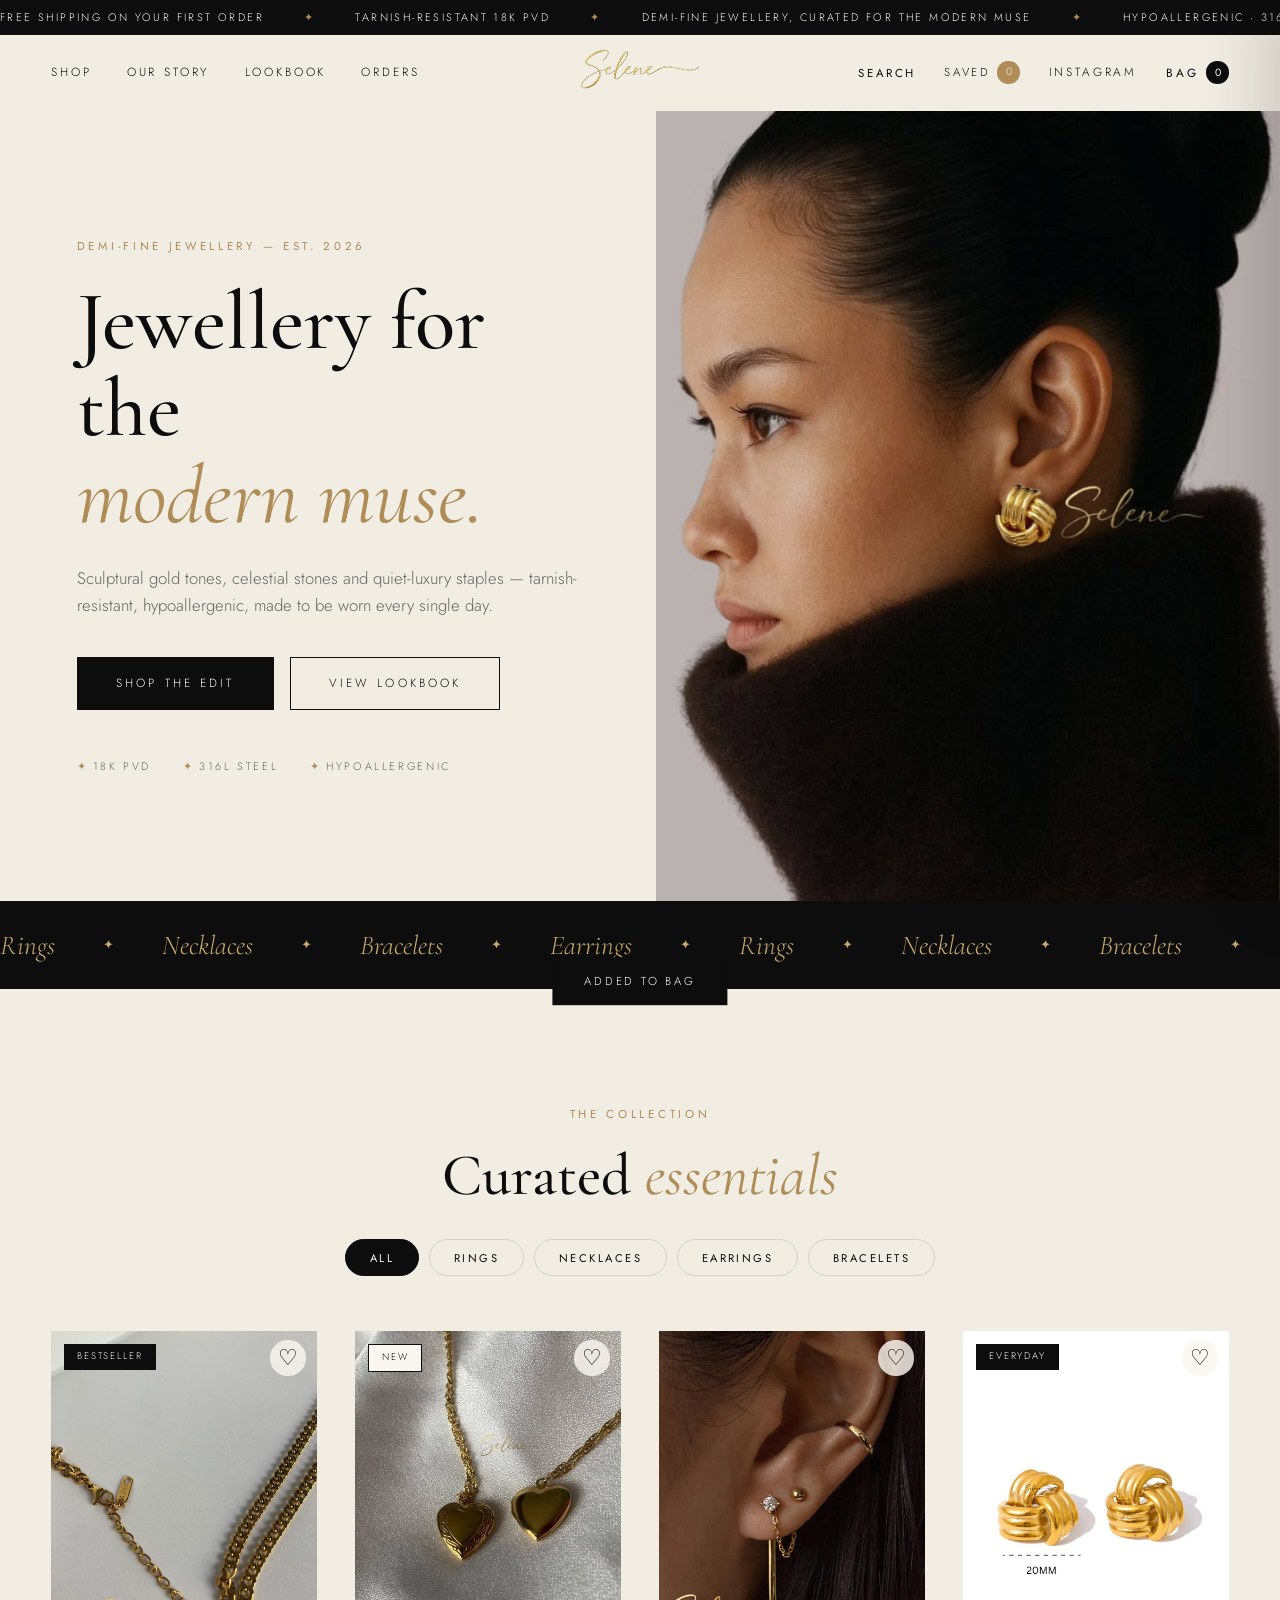
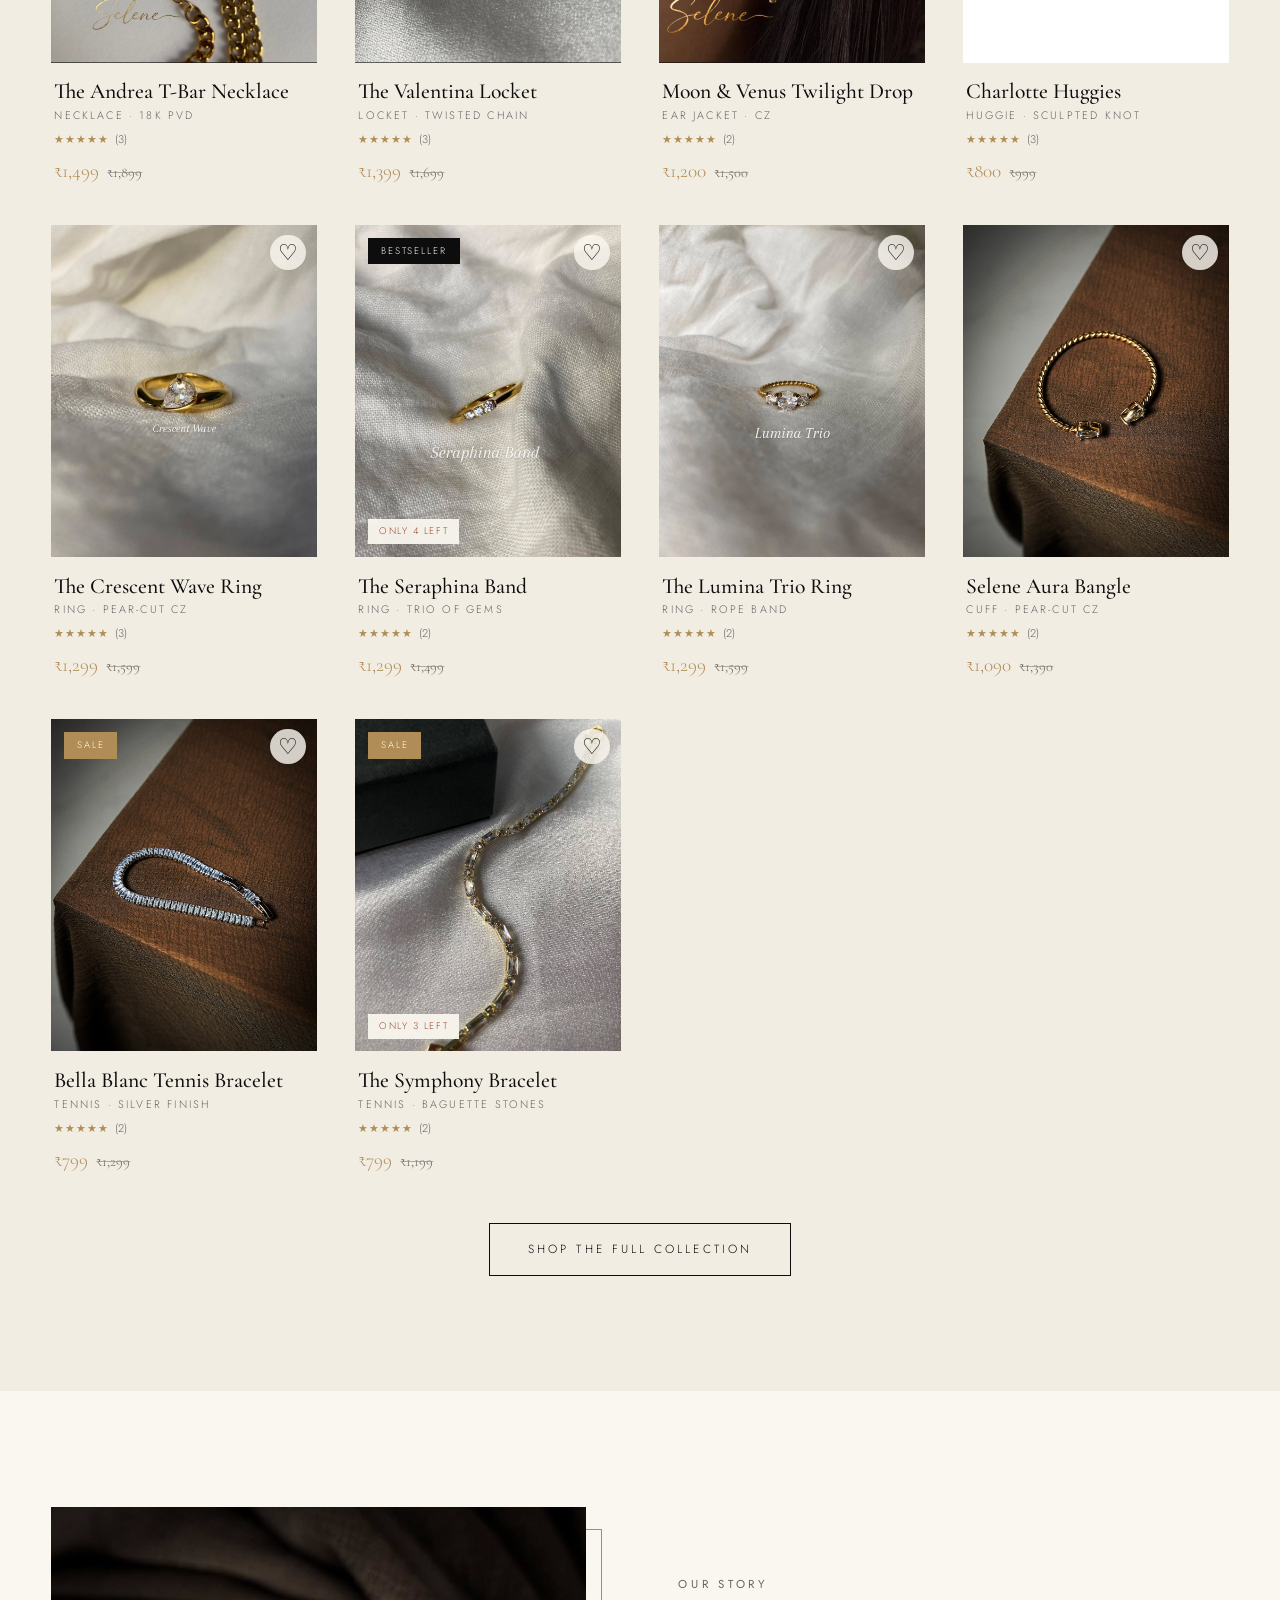
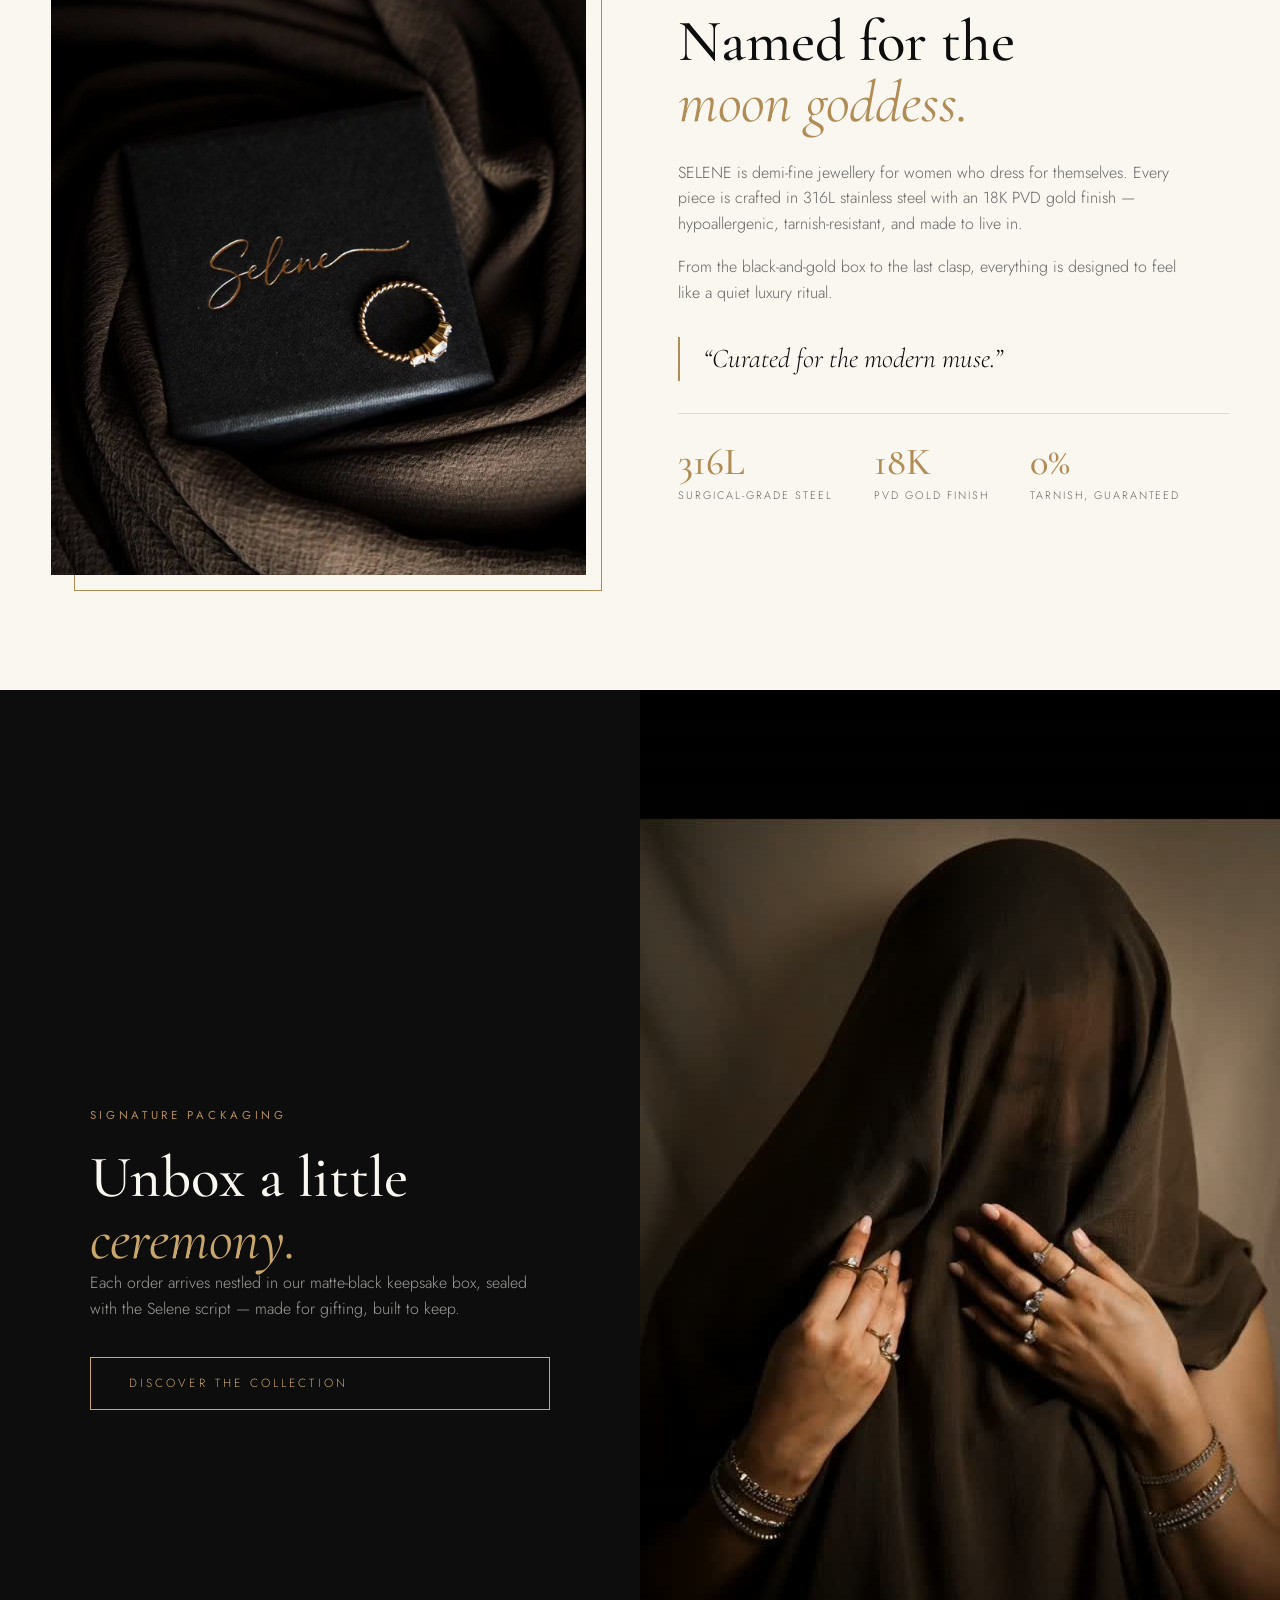
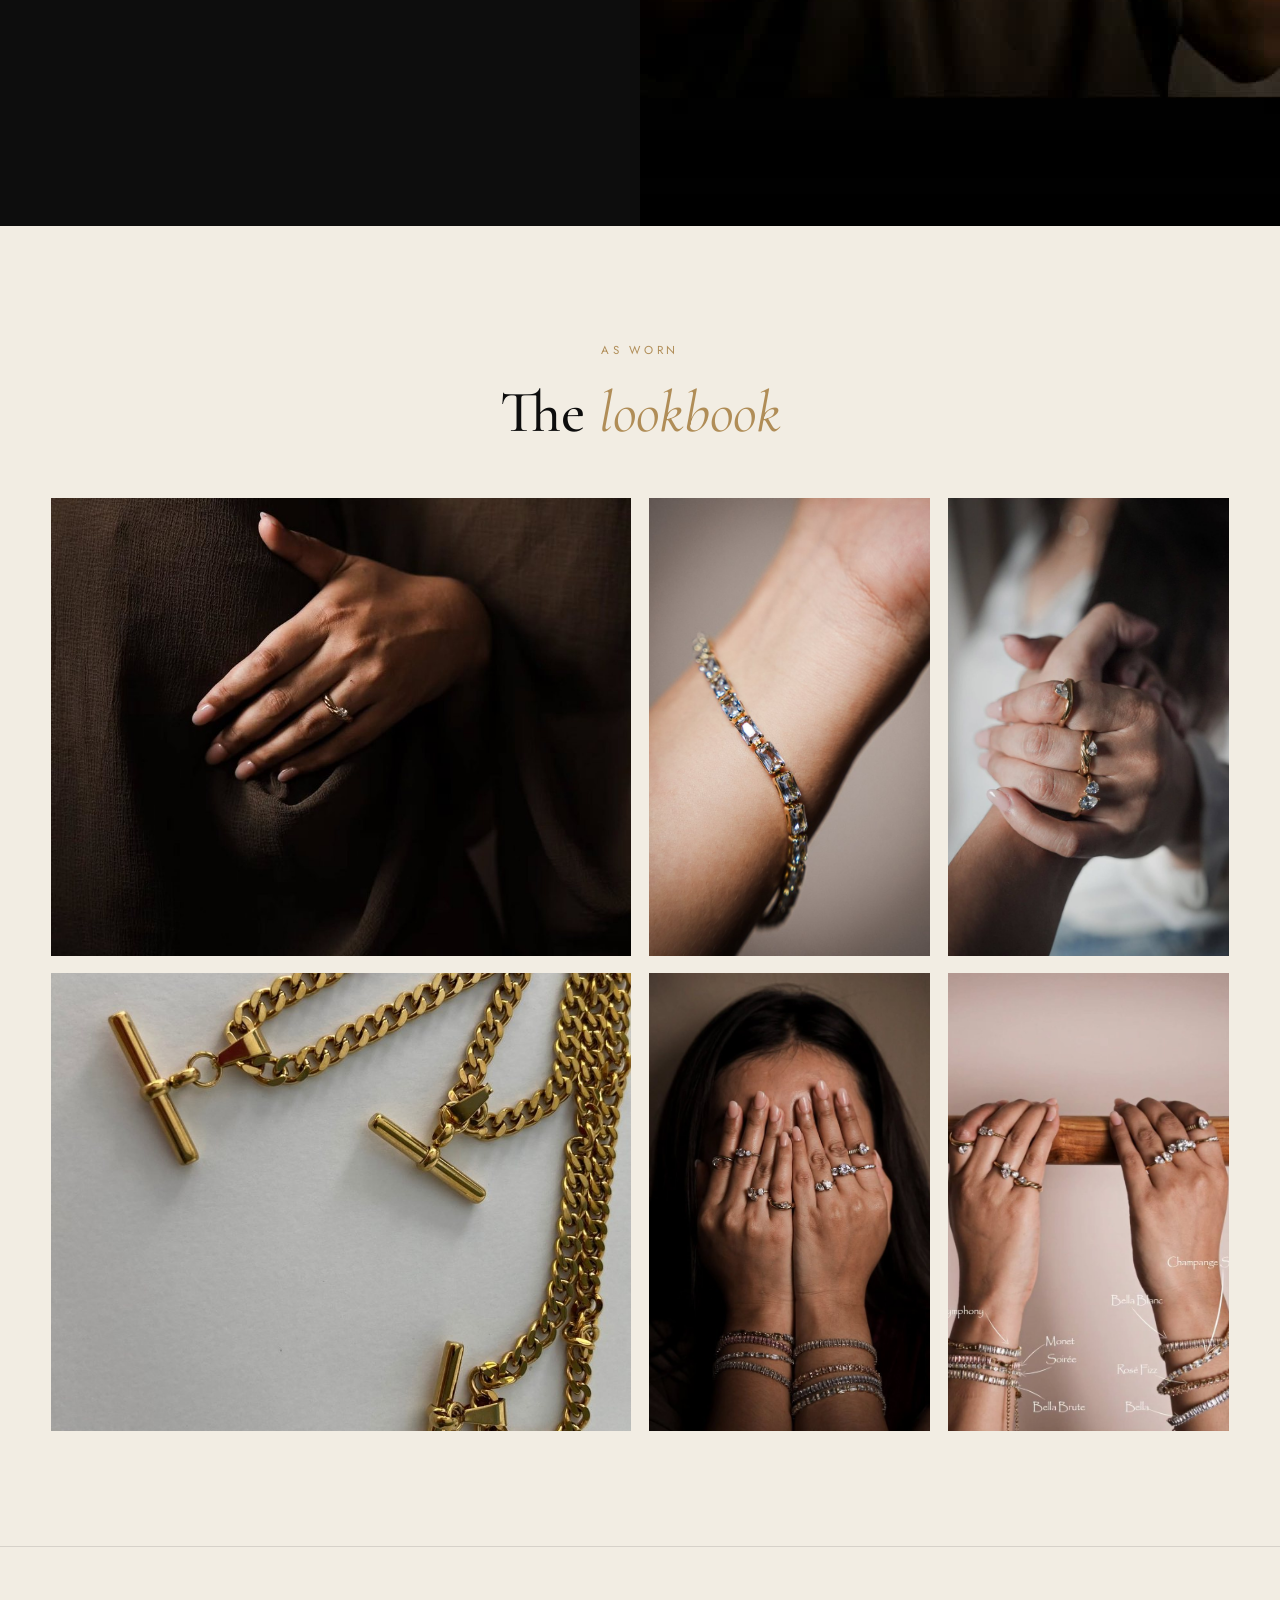
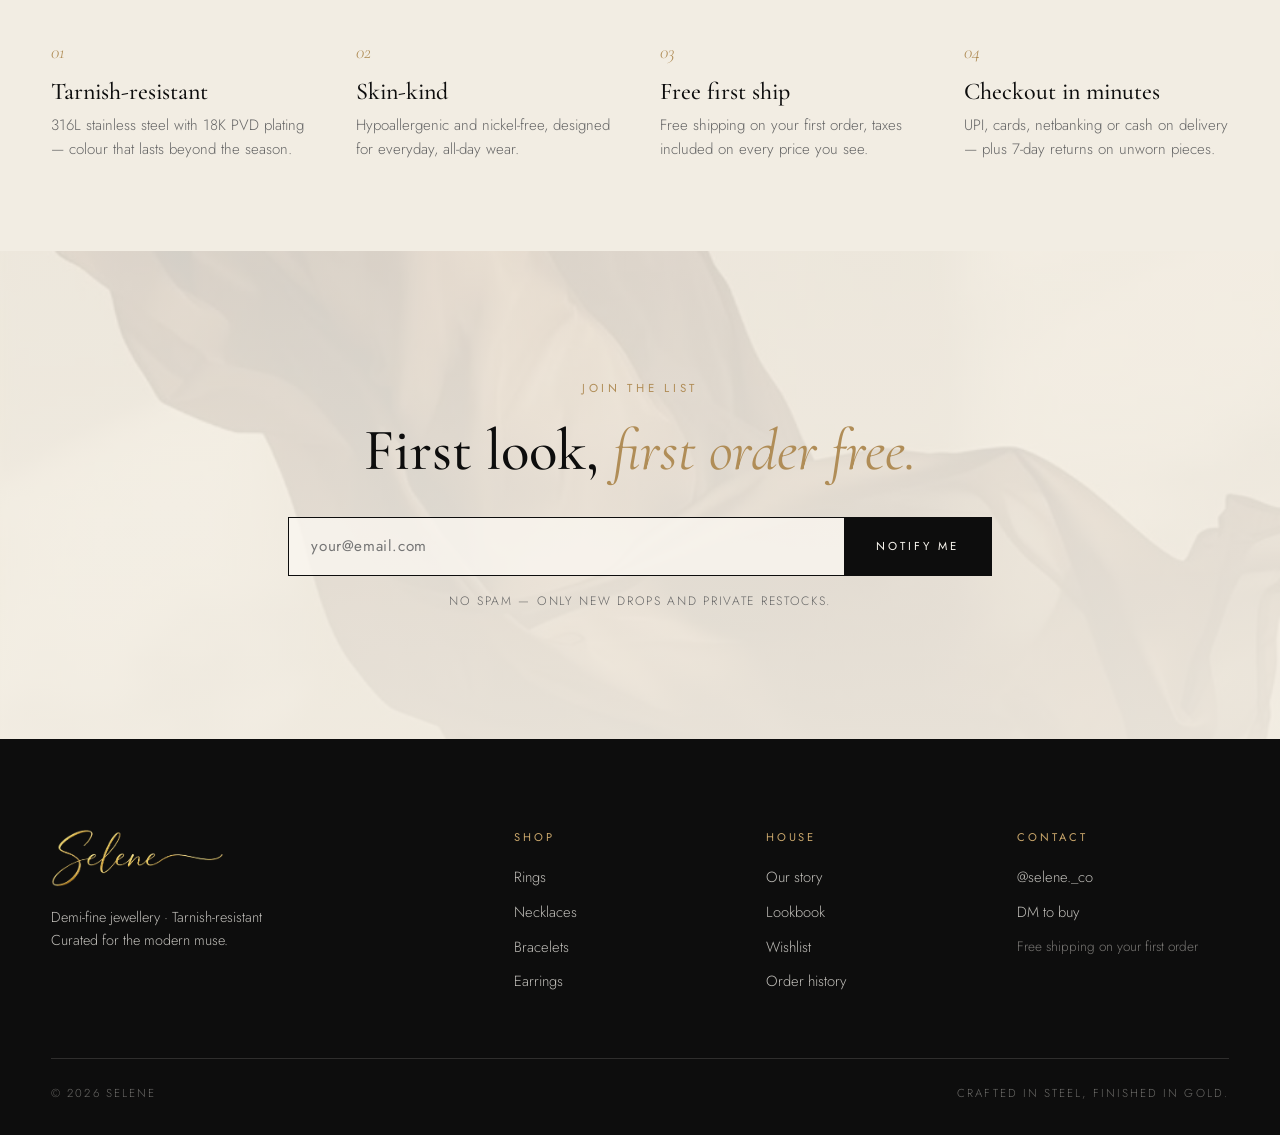
==== commit 4ae131f3: "Update theme: change espresso brown to sleek black with cream and gold" ====
--- a/index.html
+++ b/index.html
@@ -49,7 +49,7 @@
 <header class="nav" id="nav">
   <button class="nav-burger" id="burger" aria-label="Menu"><span></span><span></span></button>
   <nav class="nav-links" id="navLinks">
-    <img class="nav-drawer-logo" src="assets/img/brand/selene-espresso.png" alt="Selene" width="827" height="276">
+    <img class="nav-drawer-logo" src="assets/img/brand/selene-black.png" alt="Selene" width="827" height="276">
     <a href="shop.html">Shop</a>
     <a href="#story">Our Story</a>
     <a href="#lookbook">Lookbook</a>
@@ -161,7 +161,7 @@
       <h2>The <em>lookbook</em></h2>
     </div>
     <div class="lb-grid">
-      <figure class="lb-a reveal"><img src="assets/img/lb-01.jpg" alt="Hand with rings against brown fabric" loading="lazy"><figcaption>Gold on espresso</figcaption></figure>
+      <figure class="lb-a reveal"><img src="assets/img/lb-01.jpg" alt="Hand with rings against dark fabric" loading="lazy"><figcaption>Gold on black</figcaption></figure>
       <figure class="lb-b reveal"><img src="assets/img/lb-05.jpg" alt="Wrist wearing tennis bracelet" loading="lazy"><figcaption>Tennis, always</figcaption></figure>
       <figure class="lb-c reveal"><img src="assets/img/lb-03.jpg" alt="Stacked rings on hand" loading="lazy"><figcaption>Stacked &amp; stacked</figcaption></figure>
       <figure class="lb-d reveal"><img src="assets/img/lb-06.jpg" alt="T-Bar necklace chain detail" loading="lazy"><figcaption>The Andrea detail</figcaption></figure>
--- a/styles.css
+++ b/styles.css
@@ -2,12 +2,12 @@
 :root{
   --bone:#F2EDE3;
   --cream:#FAF7F0;
-  --espresso:#1D1610;
-  --espresso-2:#2A211A;
+  --espresso:#0D0D0D;
+  --espresso-2:#1A1A1A;
   --gold:#B08D57;
   --gold-lt:#C9A66B;
-  --taupe:#8B7F6E;
-  --line:rgba(29,22,16,.14);
+  --taupe:#666666;
+  --line:rgba(13,13,13,.12);
   --serif:'Cormorant Garamond', Georgia, serif;
   --sans:'Jost', 'Helvetica Neue', sans-serif;
   --script:'Parisienne', cursive;
@@ -149,7 +149,7 @@
 .card:hover .card-media img{transform:scale(1.06)}
 .card-add{
   position:absolute;left:0;right:0;bottom:0;
-  background:rgba(29,22,16,.92);color:var(--cream);
+  background:rgba(13,13,13,.95);color:var(--cream);
   padding:.95rem;font-size:.7rem;letter-spacing:.26em;text-transform:uppercase;
   transform:translateY(100%);transition:transform .4s ease;
 }
@@ -211,7 +211,7 @@
   position:absolute;left:0;bottom:0;right:0;
   padding:1.6rem 1.1rem .9rem;color:var(--cream);
   font-family:var(--serif);font-style:italic;font-size:1.15rem;
-  background:linear-gradient(transparent,rgba(29,22,16,.72));
+  background:linear-gradient(transparent,rgba(13,13,13,.75));
   opacity:0;transform:translateY(8px);transition:.4s ease;
 }
 .lb-grid figure:hover figcaption{opacity:1;transform:none}
@@ -338,7 +338,7 @@
 .nav-ic:hover{color:var(--gold)}
 .nav-wish .bag-count{background:var(--gold)}
 .scrim{
-  position:fixed;inset:0;background:rgba(29,22,16,.55);backdrop-filter:blur(3px);
+  position:fixed;inset:0;background:rgba(0,0,0,.6);backdrop-filter:blur(3px);
   opacity:0;visibility:hidden;transition:.4s ease;z-index:75;
 }
 .scrim.on{opacity:1;visibility:visible}
@@ -349,7 +349,7 @@
   position:fixed;top:0;right:0;bottom:0;width:min(430px,92vw);
   background:var(--cream);z-index:80;display:flex;flex-direction:column;
   transform:translateX(100%);transition:transform .5s cubic-bezier(.3,.8,.25,1);
-  box-shadow:-20px 0 60px rgba(29,22,16,.14);
+  box-shadow:-20px 0 60px rgba(0,0,0,.15);
 }
 .drawer.open{transform:none}
 .drawer-head{
@@ -394,7 +394,7 @@
   flex:1;border:none;background:transparent;outline:none;
   font-family:var(--serif);font-size:clamp(1.6rem,4vw,2.6rem);color:var(--espresso);
 }
-.search-bar input::placeholder{color:rgba(29,22,16,.3)}
+.search-bar input::placeholder{color:rgba(13,13,13,.35)}
 .search-sugs{display:flex;flex-wrap:wrap;gap:.6rem;align-items:center;margin-top:1.4rem}
 .sug-label{font-size:.68rem;letter-spacing:.24em;text-transform:uppercase;color:var(--taupe);margin-right:.4rem}
 .sug{padding:.5rem 1.1rem;border:1px solid var(--line);border-radius:999px;font-size:.72rem;letter-spacing:.14em;text-transform:uppercase;transition:.3s}
@@ -438,7 +438,7 @@
 .card-rate{display:flex;align-items:center;gap:.4rem;margin-top:.15rem}
 .card-rate span{font-size:.7rem;color:var(--taupe)}
 .stars{display:inline-flex;gap:1px;font-size:.72rem;letter-spacing:0}
-.stars i{color:rgba(29,22,16,.22);font-style:normal}
+.stars i{color:rgba(13,13,13,.2);font-style:normal}
 .stars i.on{color:var(--gold)}
 .price s{color:var(--taupe);font-size:.9rem;margin-left:.5rem;text-decoration-color:rgba(139,127,110,.6)}
 .card-sm .card-info h3{font-size:1.1rem}
@@ -482,7 +482,7 @@
 
 .steps{
   list-style:none;display:flex;justify-content:center;gap:1.4rem;margin-top:2rem;
-  font-size:.68rem;letter-spacing:.2em;text-transform:uppercase;color:rgba(29,22,16,.35);
+  font-size:.68rem;letter-spacing:.2em;text-transform:uppercase;color:rgba(13,13,13,.35);
 }
 .steps li{display:flex;align-items:center;gap:.5rem}
 .steps li::after{content:"";width:26px;height:1px;background:var(--line)}
@@ -569,7 +569,7 @@
 }
 .review-form input:focus,.review-form textarea:focus{border-color:var(--gold)}
 .rate-pick{display:flex;gap:.3rem}
-.rate-pick button{font-size:1.4rem;color:rgba(29,22,16,.22);transition:.2s}
+.rate-pick button{font-size:1.4rem;color:rgba(13,13,13,.2);transition:.2s}
 .rate-pick button.on,.rate-pick button:hover{color:var(--gold)}
 .form-note{font-size:.7rem;letter-spacing:.1em;color:var(--taupe)}
 .review-list{display:grid;gap:1.4rem}
@@ -616,7 +616,7 @@
 .sum-total strong{font-family:var(--serif);font-size:1.7rem;color:var(--gold);font-weight:500}
 .ship-progress p{font-size:.8rem;color:var(--taupe);margin-bottom:.5rem}
 .ship-progress strong{color:var(--gold)}
-.bar{height:5px;background:rgba(29,22,16,.1);overflow:hidden}
+.bar{height:5px;background:rgba(13,13,13,.1);overflow:hidden}
 .bar span{display:block;height:100%;background:var(--gold);transition:width .5s ease}
 .ship-ok{font-size:.74rem;letter-spacing:.14em;text-transform:uppercase;color:#4B7A52}
 .promo{display:flex;border:1px solid var(--line);background:var(--bone)}
@@ -810,7 +810,7 @@
   width:min(760px,100%);max-height:90vh;overflow:auto;
   display:grid;grid-template-columns:1fr 1fr;
   transform:translateY(20px) scale(.97);transition:.4s cubic-bezier(.2,1,.3,1);
-  box-shadow:0 30px 80px rgba(29,22,16,.28);
+  box-shadow:0 30px 80px rgba(0,0,0,.3);
 }
 .quick.open .quick-card{transform:none}
 .quick-x{position:absolute;top:.5rem;right:.9rem;z-index:3;font-size:1.7rem}
